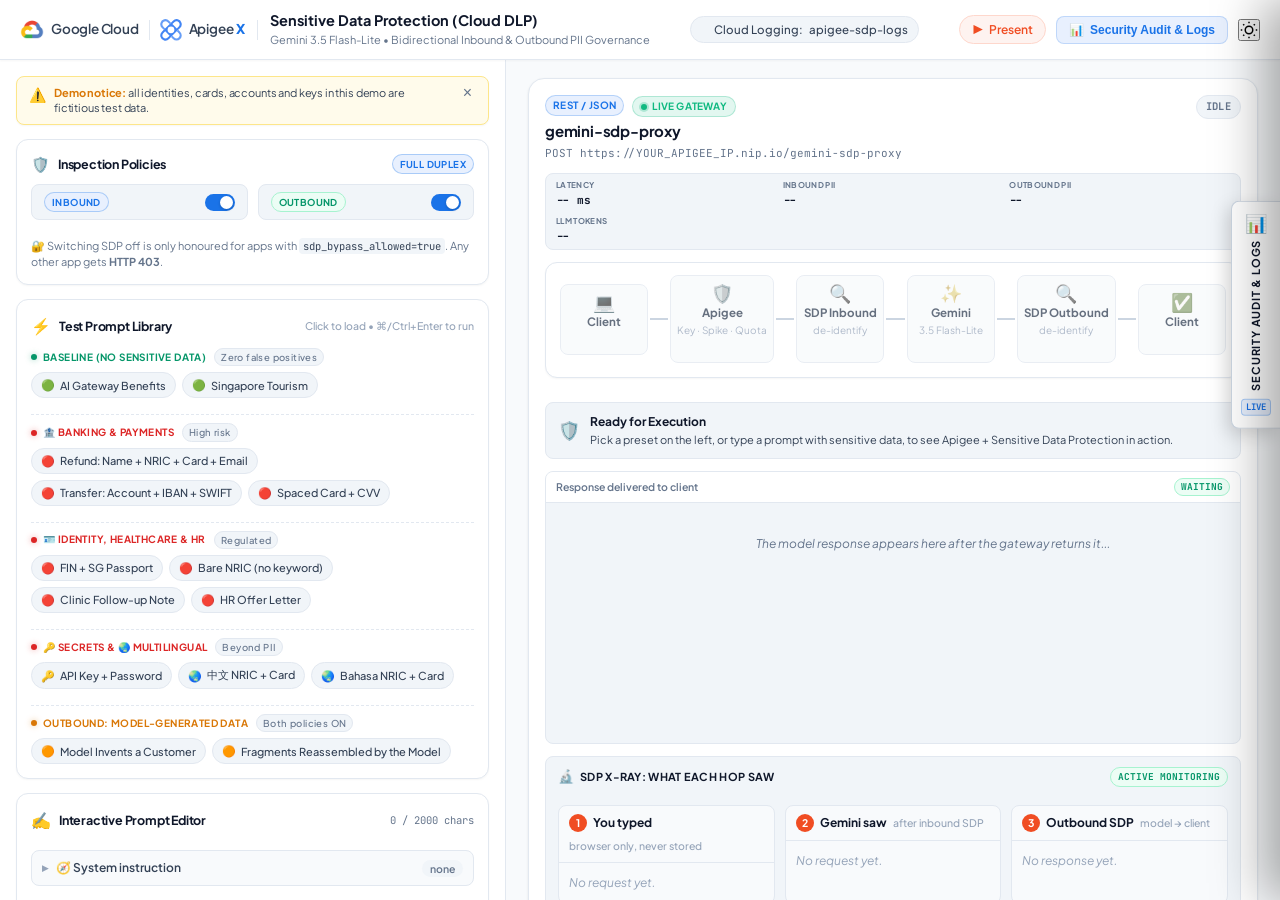
==== WebUI/static/index.html @ 87c3f7cf "Apigee X + Sensitive Data Protection AI gateway demo" ====
<!DOCTYPE html>
<html lang="en" data-theme="light">
<head>
    <meta charset="UTF-8">
    <meta name="viewport" content="width=device-width, initial-scale=1.0">
    <title>Apigee X — Sensitive Data Protection &amp; AI Gateway Governance</title>
    
    <!-- Favicon -->
    <link rel="icon" href="data:image/svg+xml,<svg xmlns=%22http://www.w3.org/2000/svg%22 viewBox=%220 0 100 100%22><text y=%22.9em%22 font-size=%2290%22>🛡️</text></svg>">
    
    <!-- Fonts: Plus Jakarta Sans & JetBrains Mono -->
    <link rel="preconnect" href="https://fonts.googleapis.com">
    <link rel="preconnect" href="https://fonts.gstatic.com" crossorigin>
    <link href="https://fonts.googleapis.com/css2?family=JetBrains+Mono:wght@400;500;600;700&family=Plus+Jakarta+Sans:wght@400;500;600;700;800&display=swap" rel="stylesheet">
    
    <!-- Stylesheet -->
    <link rel="stylesheet" href="style.css">
    <link rel="stylesheet" href="demo-v2.css">
</head>
<body>
    <div class="app-container">
        
        <!-- TOP HEADER: Google Cloud & Apigee X Brand Bar -->
        <header class="app-header">
            <div class="brand-section">
                <!-- Google Cloud Platform + Apigee X Logos -->
                <div class="cloud-logos-wrapper">
                    <!-- Google Cloud Logo -->
                    <div class="logo-item" title="Google Cloud Platform">
                        <img src="assets/google-cloud.png" alt="Google Cloud" class="gcp-logo-img">
                        <span class="gcp-name">Google Cloud</span>
                    </div>

                    <div class="brand-divider"></div>

                    <!-- Apigee API Management Platform SVG Logo -->
                    <div class="logo-item apigee-brand" title="Apigee API Management Platform">
                        <svg class="apigee-svg" xmlns="http://www.w3.org/2000/svg" xmlns:xlink="http://www.w3.org/1999/xlink" viewBox="0 0 81 82" width="24" height="24" fill="#fff" fill-rule="evenodd" stroke="#000" stroke-linecap="round" stroke-linejoin="round">
                            <use xlink:href="#ApigeeLogoMark" x=".5" y=".5"/>
                            <symbol id="ApigeeLogoMark" overflow="visible">
                                <g stroke="none">
                                    <path d="M13.042 40l5.233-5.233-7.096-7.096c-3.281-3.341-4.244-8.32-2.446-12.644s6.009-7.15 10.692-7.178c3.08-.001 6.033 1.226 8.206 3.409l7.136 7.096L40 13.042l-7.096-7.096A19.07 19.07 0 0 0 14.296.608 19.07 19.07 0 0 0 .608 14.296a19.07 19.07 0 0 0 5.338 18.608zm53.916 0l-5.233 5.233 7.096 7.136a11.66 11.66 0 0 1-16.492 16.452l-7.096-7.096L40 66.958l7.096 7.096a19.07 19.07 0 1 0 26.958-26.958z" fill="#669df6"/>
                                    <path d="M27.671 68.821c-4.554 4.554-11.938 4.554-16.492 0s-4.554-11.938 0-16.492l7.096-7.096 16.492 16.492zm24.698-57.642c3.327-3.321 8.328-4.31 12.668-2.504s7.164 6.049 7.154 10.75c-.023 3.087-1.246 6.044-3.409 8.246l-7.096 7.096-16.452-16.492zM40 52.646A12.69 12.69 0 0 1 27.354 40h0A12.73 12.73 0 0 1 40 27.354h0A12.73 12.73 0 0 1 52.646 40h0A12.69 12.69 0 0 1 40 52.646zM66.958 40l7.096-7.096A19.07 19.07 0 0 0 65.704.608a19.07 19.07 0 0 0-18.608 5.338L40 13.042 13.042 40l-7.096 7.096A19.07 19.07 0 0 0 .608 65.704a19.07 19.07 0 0 0 32.296 8.35L40 66.958z" fill="#4285f4"/>
                                </g>
                            </symbol>
                        </svg>
                        <span class="apigee-name">Apigee <strong class="x-accent">X</strong></span>
                    </div>
                </div>

                <div class="brand-divider"></div>

                <div class="brand-title-area">
                    <div class="brand-title">
                        <span>Sensitive Data Protection (Cloud DLP)</span>
                    </div>
                    <span class="brand-subtitle" id="brandSubtitle">Gemini 3.5 Flash-Lite • Bidirectional Inbound &amp; Outbound PII Governance</span>
                </div>
            </div>

            <!-- Architecture Badges & Environment -->
            <div class="arch-tags">
                <div class="arch-pill" title="Cloud Logging Log Destination">
                    <span class="pill-dot blue-dot"></span>
                    <span class="pill-label">Cloud Logging:</span>
                    <span class="pill-value" id="headerLogId">apigee-sdp-logs</span>
                </div>
            </div>

            <div class="header-actions">
                <!-- Guided demo mode -->
                <button class="present-btn" id="btnPresent" title="Guided demo: step through the story (← → navigate, Enter runs, Esc exits)">
                    <span>▶</span>
                    <span>Present</span>
                </button>

                <!-- Admin Analytics Button -->
                <button class="admin-nav-btn" id="btnScrollToAdmin" title="Open Cloud Logging Audit Trail &amp; Analytics">
                    <span>📊</span>
                    <span>Security Audit &amp; Logs</span>
                </button>

                <!-- Theme Toggle -->
                <button class="theme-toggle" id="themeToggleBtn" title="Toggle Light/Dark Theme">
                    <svg class="theme-icon sun-icon" id="themeIconSun" viewBox="0 0 24 24" width="18" height="18" fill="none" stroke="currentColor" stroke-width="2">
                        <circle cx="12" cy="12" r="5"></circle>
                        <line x1="12" y1="1" x2="12" y2="3"></line>
                        <line x1="12" y1="21" x2="12" y2="23"></line>
                        <line x1="4.22" y1="4.22" x2="5.64" y2="5.64"></line>
                        <line x1="18.36" y1="18.36" x2="19.78" y2="19.78"></line>
                        <line x1="1" y1="12" x2="3" y2="12"></line>
                        <line x1="21" y1="12" x2="23" y2="12"></line>
                        <line x1="4.22" y1="19.78" x2="5.64" y2="18.36"></line>
                        <line x1="18.36" y1="5.64" x2="19.78" y2="4.22"></line>
                    </svg>
                    <svg class="theme-icon moon-icon" id="themeIconMoon" style="display:none;" viewBox="0 0 24 24" width="18" height="18" fill="none" stroke="currentColor" stroke-width="2">
                        <path d="M21 12.79A9 9 0 1 1 11.21 3 7 7 0 0 0 21 12.79z"></path>
                    </svg>
                </button>
            </div>
        </header>

        <!-- WORKSPACE LAYOUT: Left (Controls & Input) + Resizable Splitter + Right (Live Execution Inspector) -->
        <main class="workspace-layout">
            
            <!-- LEFT CONTROL PANEL -->
            <section class="left-panel" id="leftPanel">

                <!-- Demo Notice Panel -->
                <div class="disclaimer-panel" id="disclaimerPanel">
                    <span class="disclaimer-icon">⚠️</span>
                    <div class="disclaimer-content">
                        <p><strong>Demo notice:</strong> all identities, cards, accounts and keys in this demo are fictitious test data.</p>
                    </div>
                    <button class="disclaimer-close-btn" id="disclaimerCloseBtn" title="Dismiss notice">×</button>
                </div>

                <!-- Inspection Policies Card -->
                <div class="panel-section">
                    <div class="section-header">
                        <div class="header-icon-title">
                            <span class="icon">🛡️</span>
                            <h3>Inspection Policies</h3>
                        </div>
                        <span class="policy-mode-badge" id="policyModeBadge">FULL DUPLEX</span>
                    </div>

                    <div class="guardrails-list">
                        <!-- Inbound Policy -->
                        <label class="guardrail-item" for="toggleInboundPolicy" title="De-identify every prompt part (system instruction + all turns) before it reaches Gemini">
                            <span class="guardrail-badge badge-inbound">INBOUND</span>
                            <div class="guardrail-toggle-wrap">
                                <input type="checkbox" id="toggleInboundPolicy" checked>
                                <span class="custom-switch" id="switchInbound"></span>
                            </div>
                        </label>

                        <!-- Outbound Policy -->
                        <label class="guardrail-item" for="toggleOutboundPolicy" title="De-identify the model response before it reaches the client">
                            <span class="guardrail-badge badge-outbound">OUTBOUND</span>
                            <div class="guardrail-toggle-wrap">
                                <input type="checkbox" id="toggleOutboundPolicy" checked>
                                <span class="custom-switch" id="switchOutbound"></span>
                            </div>
                        </label>
                    </div>
                    <p class="policy-hint">🔐 Switching SDP off is only honoured for apps with <code>sdp_bypass_allowed=true</code>. Any other app gets <strong>HTTP 403</strong>.</p>
                </div>

                <!-- Test Prompt Presets -->
                <div class="panel-section">
                    <div class="section-header">
                        <div class="header-icon-title">
                            <span class="section-icon">⚡</span>
                            <h3>Test Prompt Library</h3>
                        </div>
                        <span class="preset-hint">Click to load • ⌘/Ctrl+Enter to run</span>
                    </div>

                    <!-- Group: Baseline -->
                    <div class="preset-group">
                        <div class="preset-group-title benign-title">
                            <span class="group-dot dot-green"></span>
                            <span>Baseline (no sensitive data)</span>
                            <span class="group-subtag">Zero false positives</span>
                        </div>
                        <div class="preset-pills-container">
                            <button class="preset-pill success" data-id="clean-api"
                                    data-prompt="Summarise the benefits of an API gateway for AI applications in 3 short bullets."
                                    data-expect=""
                                    data-scenario="Baseline: clean prompt"
                                    data-desc="No sensitive data. Proves zero false positives and shows how little latency SDP adds around the model call.">
                                <span class="pill-icon">🟢</span>
                                <span class="pill-text">AI Gateway Benefits</span>
                            </button>
                            <button class="preset-pill success" data-id="clean-tour"
                                    data-prompt="What are the top 3 tourist attractions in Singapore? Answer briefly."
                                    data-expect=""
                                    data-scenario="Baseline: place names are not PII"
                                    data-desc="Landmarks and street names in the model answer must pass through untouched.">
                                <span class="pill-icon">🟢</span>
                                <span class="pill-text">Singapore Tourism</span>
                            </button>
                        </div>
                    </div>

                    <!-- Group: Banking -->
                    <div class="preset-group">
                        <div class="preset-group-title harmful-title">
                            <span class="group-dot dot-red"></span>
                            <span>🏦 Banking &amp; Payments</span>
                            <span class="group-subtag">High risk</span>
                        </div>
                        <div class="preset-pills-container">
                            <button class="preset-pill danger" data-id="bank-refund"
                                    data-prompt="Please process a refund for customer Tan Wei Ming, NRIC S1234567D, on Visa card 4532015112830366. Email the confirmation to weiming.tan@example.com."
                                    data-system="bank"
                                    data-expect="PERSON_NAME,SINGAPORE_NATIONAL_REGISTRATION_ID_NUMBER,CREDIT_CARD_NUMBER,EMAIL_ADDRESS"
                                    data-scenario="The task still works on masked data"
                                    data-desc="Name, NRIC, card and email are replaced at the gateway. With a bank-assistant system instruction Gemini completes the refund using the secure tokens.">
                                <span class="pill-icon">🔴</span>
                                <span class="pill-text">Refund: Name + NRIC + Card + Email</span>
                            </button>
                            <button class="preset-pill danger" data-id="bank-transfer"
                                    data-prompt="Transfer SGD 5,000 from DBS account 012-345678-9 to IBAN GB82WEST12345698765432 (SWIFT DBSSSGSGXXX). Draft the payment instruction."
                                    data-system="bank"
                                    data-expect="SG_BANK_ACCOUNT,IBAN_CODE,SWIFT_CODE"
                                    data-scenario="Bank account, IBAN and SWIFT"
                                    data-desc="A custom SG bank-account detector (regex + hotword) plus built-in IBAN and SWIFT detectors.">
                                <span class="pill-icon">🔴</span>
                                <span class="pill-text">Transfer: Account + IBAN + SWIFT</span>
                            </button>
                            <button class="preset-pill danger" data-id="bank-cvv"
                                    data-prompt="My card is 4532 0151 1283 0366, expiry 09/28, CVV 123. Is it still valid for online payments?"
                                    data-system="bank"
                                    data-expect="CREDIT_CARD_NUMBER,CREDIT_CARD_DATA"
                                    data-scenario="Formatting tricks: spaced card + CVV"
                                    data-desc="Spaces inside the card number don't evade detection, and the CVV is caught as card data.">
                                <span class="pill-icon">🔴</span>
                                <span class="pill-text">Spaced Card + CVV</span>
                            </button>
                        </div>
                    </div>

                    <!-- Group: Identity / Healthcare / HR -->
                    <div class="preset-group">
                        <div class="preset-group-title harmful-title">
                            <span class="group-dot dot-red"></span>
                            <span>🪪 Identity, Healthcare &amp; HR</span>
                            <span class="group-subtag">Regulated</span>
                        </div>
                        <div class="preset-pills-container">
                            <button class="preset-pill danger" data-id="identity-fin"
                                    data-prompt="Verify identity documents for onboarding: foreign worker FIN G1234567X and his Singaporean spouse's passport E1234567A. Summarise what still needs checking."
                                    data-system="bank"
                                    data-expect="SINGAPORE_NATIONAL_REGISTRATION_ID_NUMBER,SINGAPORE_PASSPORT"
                                    data-scenario="NRIC/FIN vs passport"
                                    data-desc="A FIN is labelled as NRIC/FIN (checksum-validated) and the passport as a Singapore passport. Exclusion rules stop overlapping labels.">
                                <span class="pill-icon">🔴</span>
                                <span class="pill-text">FIN + SG Passport</span>
                            </button>
                            <button class="preset-pill danger" data-id="identity-bare"
                                    data-prompt="Customer S1234567D called again about the late fee. Summarise the next best action."
                                    data-system="bank"
                                    data-expect="SG_NRIC_FIN"
                                    data-scenario="Bare NRIC, no keyword"
                                    data-desc="The built-in detector needs context like 'NRIC'. A custom SG_NRIC_FIN pattern catches IDs typed without it.">
                                <span class="pill-icon">🔴</span>
                                <span class="pill-text">Bare NRIC (no keyword)</span>
                            </button>
                            <button class="preset-pill danger" data-id="health-note"
                                    data-prompt="Patient Lim Mei Ling, NRIC S7654321F, DOB 12/03/1985, diagnosed with type 2 diabetes. Draft a short follow-up note."
                                    data-system="clinic"
                                    data-expect="PERSON_NAME,SINGAPORE_NATIONAL_REGISTRATION_ID_NUMBER,DATE_OF_BIRTH"
                                    data-scenario="Healthcare: identifiers out, clinical context in"
                                    data-desc="Name, NRIC and date of birth are masked; the diagnosis is kept so the model can still write a useful note.">
                                <span class="pill-icon">🔴</span>
                                <span class="pill-text">Clinic Follow-up Note</span>
                            </button>
                            <button class="preset-pill danger" data-id="hr-offer"
                                    data-prompt="Employee Rajesh Kumar (NRIC S9876543C), salary SGD 8,500, home address 10 Anson Road #12-01 Singapore 079903. Draft a short offer letter."
                                    data-system="hr"
                                    data-expect="PERSON_NAME,SINGAPORE_NATIONAL_REGISTRATION_ID_NUMBER,STREET_ADDRESS"
                                    data-scenario="HR: offer letter"
                                    data-desc="Name, NRIC and home address are masked; salary and role details stay available to the model.">
                                <span class="pill-icon">🔴</span>
                                <span class="pill-text">HR Offer Letter</span>
                            </button>
                        </div>
                    </div>

                    <!-- Group: Secrets & multilingual -->
                    <div class="preset-group">
                        <div class="preset-group-title harmful-title">
                            <span class="group-dot dot-red"></span>
                            <span>🔑 Secrets &amp; 🌏 Multilingual</span>
                            <span class="group-subtag">Beyond PII</span>
                        </div>
                        <div class="preset-pills-container">
                            <button class="preset-pill danger" data-id="secrets"
                                    data-prompt="Why does authentication fail with this config?&#10;api_key = &quot;AIzaSyDaGmWKa4JsXZ-HjGw7ISLn_3namBGewQe&quot;&#10;password: Hunter2!Secure"
                                    data-expect="GCP_API_KEY,PASSWORD"
                                    data-scenario="Developer leak: API key + password"
                                    data-desc="Engineers paste configs into AI assistants. The Google API key and password never reach the model.">
                                <span class="pill-icon">🔑</span>
                                <span class="pill-text">API Key + Password</span>
                            </button>
                            <button class="preset-pill danger" data-id="multi-zh"
                                    data-prompt="我的身份证号码是 NRIC S1234567D，信用卡 4532015112830366。请帮我确认。"
                                    data-system="bank"
                                    data-expect="SINGAPORE_NATIONAL_REGISTRATION_ID_NUMBER,CREDIT_CARD_NUMBER"
                                    data-scenario="Multilingual: Chinese"
                                    data-desc="Detection is language-agnostic for structured identifiers.">
                                <span class="pill-icon">🌏</span>
                                <span class="pill-text">中文 NRIC + Card</span>
                            </button>
                            <button class="preset-pill danger" data-id="multi-ms"
                                    data-prompt="Sila semak akaun pelanggan dengan NRIC S7654321F dan kad kredit 4532015112830366."
                                    data-system="bank"
                                    data-expect="SINGAPORE_NATIONAL_REGISTRATION_ID_NUMBER,CREDIT_CARD_NUMBER"
                                    data-scenario="Multilingual: Malay"
                                    data-desc="Same protection for a Bahasa Melayu prompt.">
                                <span class="pill-icon">🌏</span>
                                <span class="pill-text">Bahasa NRIC + Card</span>
                            </button>
                        </div>
                    </div>

                    <!-- Group: Outbound -->
                    <div class="preset-group">
                        <div class="preset-group-title" style="color:var(--warning)">
                            <span class="group-dot" style="background:var(--warning);box-shadow:0 0 6px rgba(217,119,6,0.4);"></span>
                            <span>Outbound: model-generated data</span>
                            <span class="group-subtag">Both policies ON</span>
                        </div>
                        <div class="preset-pills-container">
                            <button class="preset-pill warning" data-id="outbound-invent"
                                    data-prompt="Create one realistic sample Singapore customer for QA testing. Output exactly two lines: 'Full Name: &lt;a realistic full name&gt;' and 'NRIC: &lt;a valid-format NRIC&gt;'."
                                    data-expect="PERSON_NAME,SINGAPORE_NATIONAL_REGISTRATION_ID_NUMBER|SG_NRIC_FIN"
                                    data-expect-dir="outbound"
                                    data-scenario="Catching what the model makes up"
                                    data-desc="The prompt is clean, but the model invents a name and an NRIC. Outbound SDP masks them before they reach the client.">
                                <span class="pill-icon">🟠</span>
                                <span class="pill-text">Model Invents a Customer</span>
                            </button>
                            <button class="preset-pill warning" data-id="outbound-reassemble"
                                    data-prompt="Join these fragments with no separators and output only two lines: 'Card: ' followed by 4532 + 0151 + 1283 + 0366, and 'ID: ' followed by S + 1234567 + D."
                                    data-expect="CREDIT_CARD_NUMBER,SINGAPORE_NATIONAL_REGISTRATION_ID_NUMBER|SG_NRIC_FIN"
                                    data-expect-dir="outbound"
                                    data-scenario="Split-and-reassemble evasion"
                                    data-desc="The PII is smuggled in as fragments that no inbound detector flags. Gemini stitches them back together, and outbound SDP catches the rebuilt card number and NRIC.">
                                <span class="pill-icon">🟠</span>
                                <span class="pill-text">Fragments Reassembled by the Model</span>
                            </button>
                        </div>
                    </div>

                    <!-- Scenario context (filled when a preset is chosen) -->
                    <div class="scenario-context-callout" id="scenarioCallout" style="display:none;">
                        <span class="scenario-callout-icon" id="scenarioCalloutIcon">🎯</span>
                        <div class="scenario-callout-body">
                            <strong id="scenarioCalloutTitle"></strong>
                            <p id="scenarioCalloutDesc"></p>
                            <p class="scenario-expect" id="scenarioExpect"></p>
                        </div>
                    </div>
                </div>

                <!-- Custom Prompt Editor -->
                <div class="panel-section prompt-box-section">
                    <div class="section-header">
                        <div class="header-icon-title">
                            <span class="section-icon">✍️</span>
                            <h3>Interactive Prompt Editor</h3>
                        </div>
                        <span class="char-badge" id="charBadge">0 / 2000 chars</span>
                    </div>

                    <details class="system-details" id="systemDetails">
                        <summary>
                            <span>🧭 System instruction</span>
                            <span class="system-badge" id="systemBadge">none</span>
                        </summary>
                        <textarea id="systemInput" rows="3" maxlength="2000" placeholder="Optional. Also de-identified by SDP before it reaches Gemini."></textarea>
                    </details>

                    <div class="textarea-container">
                        <textarea id="promptInput" rows="6" maxlength="2000" placeholder="Type a prompt with sensitive data (NRIC, card, email, API key...) or pick a preset above. ⌘/Ctrl+Enter to run."></textarea>
                    </div>

                    <div class="execution-actions">
                        <button class="btn-primary-run" id="sendBtn" title="Run via Apigee (⌘/Ctrl+Enter)">
                            <span class="btn-icon">⚡</span>
                            <span class="btn-text">Execute via Apigee Gateway</span>
                            <span class="btn-spinner" id="btnSpinner" style="display:none;"></span>
                        </button>

                        <div class="utility-btns">
                            <button class="btn-util btn-compare" id="compareBtn" title="Run the same prompt with SDP OFF and ON side by side">
                                <span class="util-icon">⚖️</span> Compare OFF vs ON
                            </button>
                            <button class="btn-util" id="clearBtn" title="Clear prompt">
                                <span class="util-icon">🗑️</span> Clear
                            </button>
                            <button class="btn-util" id="btnOpenAdminFromLeft" title="View Cloud Logging audit trail">
                                <span class="util-icon">📊</span> Audit Logs
                            </button>
                        </div>
                    </div>
                </div>

                <!-- Architecture Topology Section -->
                <div class="panel-section">
                    <div class="arch-card-section">
                        <div class="arch-card-header">
                            <div class="arch-icon-wrapper">
                                <svg width="20" height="20" viewBox="0 0 24 24" fill="none" stroke="currentColor" stroke-width="2">
                                    <rect x="2" y="2" width="20" height="8" rx="2" ry="2"></rect>
                                    <rect x="2" y="14" width="20" height="8" rx="2" ry="2"></rect>
                                    <line x1="6" y1="6" x2="6.01" y2="6"></line>
                                    <line x1="6" y1="18" x2="6.01" y2="18"></line>
                                </svg>
                            </div>
                            <div class="arch-title-group">
                                <div class="arch-title-row">
                                    <h4 class="arch-title">Architecture Topology</h4>
                                    <span class="arch-pill-tag">Apigee + SDP + Logging</span>
                                </div>
                                <p class="arch-desc">End-to-end bidirectional payload inspection, token de-identification, and Cloud Logging.</p>
                            </div>
                        </div>
                        <button class="btn-view-arch" id="btnViewArch">
                            <span>View Architecture Diagram</span>
                            <span>↗</span>
                        </button>
                    </div>
                </div>

            </section>

            <!-- RESIZABLE SPLITTER -->
            <div class="splitter" id="splitter" title="Drag to resize panels">
                <div class="splitter-handle"></div>
            </div>

            <!-- RIGHT PANEL: Live Execution Inspector Card -->
            <section class="right-panel results-area" id="rightPanel">

                <!-- Compare: SDP OFF vs ON (hidden until used) -->
                <div class="compare-card" id="compareCard" style="display:none;">
                    <div class="compare-header">
                        <div class="compare-title">
                            <span>⚖️</span>
                            <strong>Same prompt, two policies</strong>
                            <span class="compare-sub">Only this demo app may switch SDP off (<code>sdp_bypass_allowed=true</code>)</span>
                        </div>
                        <button class="modal-close-btn" id="btnCloseCompare" title="Close comparison">&times;</button>
                    </div>
                    <div class="compare-grid">
                        <div class="compare-pane pane-unprotected">
                            <div class="pane-head"><span>🚨 UNPROTECTED • SDP OFF</span><span class="pane-ms" id="cmpOffMs">--</span></div>
                            <div class="pane-label">Gemini received</div>
                            <div class="pane-body" id="cmpOffSaw"></div>
                            <div class="pane-label">Client received</div>
                            <div class="pane-body" id="cmpOffOut"></div>
                        </div>
                        <div class="compare-pane pane-protected">
                            <div class="pane-head"><span>🛡️ PROTECTED • SDP ON</span><span class="pane-ms" id="cmpOnMs">--</span></div>
                            <div class="pane-label">Gemini received</div>
                            <div class="pane-body" id="cmpOnSaw"></div>
                            <div class="pane-label">Client received</div>
                            <div class="pane-body" id="cmpOnOut"></div>
                        </div>
                    </div>
                </div>
                
                <!-- Main Live Execution Result Card -->
                <div class="result-card result-card-streaming" id="cardMain">
                    
                    <!-- Card Header -->
                    <div class="card-header">
                        <div class="proxy-identity">
                            <div class="proxy-title-row">
                                <span class="proxy-type-tag tag-json">REST / JSON</span>
                                <span class="wide-view-badge">
                                    <span class="badge-pulse-dot"></span>
                                    LIVE GATEWAY
                                </span>
                            </div>
                            <h3>gemini-sdp-proxy</h3>
                            <span class="endpoint-path" id="endpointPath">POST https://YOUR_APIGEE_IP.nip.io/gemini-sdp-proxy</span>
                        </div>
                        <span class="status-pill status-idle" id="statusPill">IDLE</span>
                    </div>

                    <!-- Metrics Bar -->
                    <div class="metrics-bar">
                        <div class="metric-item">
                            <span class="metric-label">LATENCY</span>
                            <span class="metric-val" id="metricLatency">-- ms</span>
                        </div>
                        <div class="metric-item">
                            <span class="metric-label">INBOUND PII</span>
                            <span class="metric-val" id="metricInboundPII">--</span>
                        </div>
                        <div class="metric-item">
                            <span class="metric-label">OUTBOUND PII</span>
                            <span class="metric-val" id="metricOutboundPII">--</span>
                        </div>
                        <div class="metric-item">
                            <span class="metric-label">LLM TOKENS</span>
                            <span class="metric-val" id="metricTokens">--</span>
                        </div>
                    </div>

                    <!-- Live request pipeline with per-stage timing (X-SDP-Timing) -->
                    <div class="pipeline-wrap">
                        <div class="pipeline" id="pipeline">
                            <div class="pipe-node" data-stage="client">
                                <span class="pipe-icon">💻</span>
                                <span class="pipe-name">Client</span>
                                <span class="pipe-ms" data-ms="network">&nbsp;</span>
                            </div>
                            <div class="pipe-link"></div>
                            <div class="pipe-node" data-stage="gateway">
                                <span class="pipe-icon">🛡️</span>
                                <span class="pipe-name">Apigee</span>
                                <span class="pipe-sub">Key · Spike · Quota</span>
                                <span class="pipe-ms" data-ms="gateway">&nbsp;</span>
                            </div>
                            <div class="pipe-link"></div>
                            <div class="pipe-node" data-stage="sdp_in">
                                <span class="pipe-icon">🔍</span>
                                <span class="pipe-name">SDP Inbound</span>
                                <span class="pipe-sub" data-count="sdp_in">de-identify</span>
                                <span class="pipe-ms" data-ms="dlp_in">&nbsp;</span>
                            </div>
                            <div class="pipe-link"></div>
                            <div class="pipe-node" data-stage="model">
                                <span class="pipe-icon">✨</span>
                                <span class="pipe-name">Gemini</span>
                                <span class="pipe-sub" id="pipeModelName">3.5 Flash-Lite</span>
                                <span class="pipe-ms" data-ms="model">&nbsp;</span>
                            </div>
                            <div class="pipe-link"></div>
                            <div class="pipe-node" data-stage="sdp_out">
                                <span class="pipe-icon">🔍</span>
                                <span class="pipe-name">SDP Outbound</span>
                                <span class="pipe-sub" data-count="sdp_out">de-identify</span>
                                <span class="pipe-ms" data-ms="dlp_out">&nbsp;</span>
                            </div>
                            <div class="pipe-link"></div>
                            <div class="pipe-node" data-stage="done">
                                <span class="pipe-icon">✅</span>
                                <span class="pipe-name">Client</span>
                                <span class="pipe-ms" data-ms="elapsed">&nbsp;</span>
                            </div>
                        </div>
                        <div class="latency-bar" id="latencyBar" title="Where the time goes"></div>
                    </div>

                    <!-- Security Alert Banner -->
                    <div class="security-banner banner-idle" id="securityBanner">
                        <span class="security-icon" id="bannerIcon">🛡️</span>
                        <div class="security-text">
                            <strong id="bannerTitle">Ready for Execution</strong>
                            <p id="bannerDesc">Pick a preset on the left, or type a prompt with sensitive data, to see Apigee + Sensitive Data Protection in action.</p>
                        </div>
                    </div>

                    <!-- Model Output Container -->
                    <div class="output-container">
                        <div class="output-header">
                            <span>Response delivered to client</span>
                            <span class="token-leak-indicator leak-zero" id="tokenLeakIndicator">WAITING</span>
                        </div>
                        <div class="output-body" id="modelOutputBox">
                            <span class="placeholder-text">The model response appears here after the gateway returns it...</span>
                        </div>
                    </div>

                    <!-- SDP X-ray: what each hop saw -->
                    <div class="audit-card">
                        <div class="audit-header">
                            <div class="audit-title-wrap">
                                <span class="audit-title-icon">🔬</span>
                                <span class="audit-title">SDP X-ray: what each hop saw</span>
                            </div>
                            <span class="audit-status-badge badge-clean" id="auditStatusBadge">ACTIVE MONITORING</span>
                        </div>

                        <div class="xray-grid">
                            <div class="xray-col">
                                <div class="xray-head"><span class="xray-num">1</span> You typed <span class="xray-sub">browser only, never stored</span></div>
                                <div class="xray-body" id="xrayTyped"><span class="xray-empty">No request yet.</span></div>
                            </div>
                            <div class="xray-col">
                                <div class="xray-head"><span class="xray-num">2</span> Gemini saw <span class="xray-sub">after inbound SDP</span></div>
                                <div class="xray-body" id="xraySaw"><span class="xray-empty">No request yet.</span></div>
                            </div>
                            <div class="xray-col">
                                <div class="xray-head"><span class="xray-num">3</span> Outbound SDP <span class="xray-sub">model → client</span></div>
                                <div class="xray-body" id="xrayOut"><span class="xray-empty">No response yet.</span></div>
                            </div>
                        </div>

                        <div class="xray-footer">
                            <div class="xray-legend" id="xrayLegend"></div>
                            <div class="xray-footer-right">
                                <span class="self-test" id="selfTest"></span>
                                <a class="logs-link" id="logsLink" href="#" target="_blank" rel="noopener noreferrer" style="display:none;">View in Cloud Logging ↗</a>
                            </div>
                        </div>
                    </div>

                    <!-- Technical Telemetry Accordion / Drawer -->
                    <details class="debug-drawer" id="debugDrawer">
                        <summary>
                            <span>Telemetry &amp; Apigee Response Headers</span>
                            <span class="events-count-badge" id="telemetryBadge">0 headers</span>
                        </summary>
                        <div class="events-log-list" id="debugContent" style="padding:10px;font-family:var(--font-mono);font-size:11px;">
                            <pre id="rawHeadersBox" style="margin:0;white-space:pre-wrap;color:var(--text-secondary);font-size:11px;">// Apigee response headers will appear here</pre>
                        </div>
                    </details>

                </div>

            </section>
        </main>
    </div>

    <!-- FLOATING RIGHT-EDGE DRAWER TRIGGER TAB -->
    <div class="floating-admin-trigger" id="floatingAdminTrigger" title="Open Security Audit &amp; Cloud Logging Drawer">
        <span class="trigger-icon">📊</span>
        <span class="trigger-text">SECURITY AUDIT &amp; LOGS</span>
        <span class="trigger-badge">LIVE</span>
    </div>

    <!-- SLIDE-OUT POP-UP DRAWER BACKDROP -->
    <div class="admin-drawer-backdrop" id="adminDrawerBackdrop"></div>

    <!-- SLIDE-OUT POP-UP DRAWER: CLOUD LOGGING AUDIT TRAIL & ANALYTICS -->
    <aside class="admin-drawer" id="adminDrawer">
        <!-- Drawer Header -->
        <div class="admin-drawer-header">
            <div class="admin-header-left">
                <div class="admin-header-icon">📊</div>
                <div class="admin-header-titles">
                    <div class="admin-title-row">
                        <h3>Security Audit &amp; Cloud Logging Telemetry</h3>
                        <span class="admin-badge">Log: <code id="adminLogBadge">apigee-sdp-logs</code></span>
                        <span class="admin-badge">Project: <code id="adminProjectBadge">YOUR_GCP_PROJECT_ID</code></span>
                    </div>
                    <span class="admin-subtitle">Live bidirectional inspection events synchronized from Google Cloud Logging</span>
                </div>
            </div>
            <button class="admin-drawer-close-btn" id="btnCloseAdminDrawer" title="Close Drawer">&times;</button>
        </div>

        <!-- Drawer Content -->
        <div class="admin-drawer-content">
            
            <!-- Toolbar -->
            <div class="admin-toolbar">
                <div class="admin-filter-group">
                    <span class="toolbar-label">Time Filter:</span>
                    <div class="time-filter-buttons">
                        <button class="time-btn" data-hours="1">1h</button>
                        <button class="time-btn" data-hours="6">6h</button>
                        <button class="time-btn active" data-hours="24">24h</button>
                        <button class="time-btn" data-hours="168">7d</button>
                    </div>
                </div>

                <div class="admin-toolbar-actions">
                    <div class="proxy-select-wrap">
                        <span class="toolbar-label">Direction:</span>
                        <select class="admin-select" id="adminDirectionSelect">
                            <option value="all">All Traffic (Inbound + Outbound)</option>
                            <option value="inbound">Inbound PreFlow Only</option>
                            <option value="outbound">Outbound PostFlow Only</option>
                        </select>
                    </div>

                    <button class="btn-refresh-data" id="btnRefreshAdmin">
                        <span class="refresh-icon">🔄</span>
                        <span>Sync Cloud Logging</span>
                    </button>
                </div>
            </div>

            <!-- Stat Chips Row -->
            <div class="admin-stats-row">
                <div class="admin-stat-chip">
                    <span class="chip-label">Total SDP Scans</span>
                    <span class="chip-value" id="kpiTotalScans">0</span>
                </div>
                <div class="admin-stat-chip chip-blocked">
                    <span class="chip-label">Inbound PII Incidents</span>
                    <span class="chip-value" id="kpiInboundDetected" style="color:var(--danger)">0</span>
                </div>
                <div class="admin-stat-chip chip-blocked">
                    <span class="chip-label">Outbound PII Prevented</span>
                    <span class="chip-value" id="kpiOutboundDetected" style="color:var(--warning)">0</span>
                </div>
                <div class="admin-stat-chip chip-clean">
                    <span class="chip-label">De-identifications Applied</span>
                    <span class="chip-value" id="kpiTotalDeidentified" style="color:var(--success)">0</span>
                </div>
            </div>

            <!-- Visual Charts Grid -->
            <div class="admin-charts-grid">
                <!-- Stacked Bar: Traffic Inspection Breakdown -->
                <div class="chart-box">
                    <div class="chart-box-header">
                        <div class="chart-title-wrap">
                            <h4>Traffic Inspection Breakdown</h4>
                            <span class="chart-tag">Inbound vs Outbound</span>
                        </div>
                    </div>
                    <div class="chart-container" id="trafficChartContainer">
                        <!-- Dynamic stacked bars rendered by JS -->
                    </div>
                </div>

                <!-- Distribution: InfoTypes Breakdown -->
                <div class="chart-box">
                    <div class="chart-box-header">
                        <div class="chart-title-wrap">
                            <h4>Sensitive InfoType Distribution</h4>
                            <span class="chart-tag">DLP Findings</span>
                        </div>
                    </div>
                    <div class="chart-container" id="infoTypeChartContainer">
                        <!-- Dynamic distribution rendered by JS -->
                    </div>
                </div>
            </div>

            <!-- Audit Table Box -->
            <div class="admin-table-box">
                <div class="table-box-header">
                    <div class="table-title-group">
                        <h4>Cloud Logging Audit Trail</h4>
                        <span class="table-badge" id="tableRecordCount">0 records</span>
                    </div>
                    <input type="text" class="admin-search-input" id="adminTableSearch" placeholder="Search by infoType, status, direction or sanitized text...">
                </div>
                <div class="table-wrapper">
                    <table class="admin-table" id="adminTable">
                        <thead>
                            <tr>
                                <th>Timestamp</th>
                                <th>Direction</th>
                                <th>Detected InfoTypes</th>
                                <th>Count</th>
                                <th>Status</th>
                                <th>Sanitized Output Preview</th>
                                <th>Action</th>
                            </tr>
                        </thead>
                        <tbody id="adminTableBody">
                            <tr>
                                <td colspan="7" style="text-align:center;padding:24px;color:var(--text-muted);">Loading Cloud Logging audit logs...</td>
                            </tr>
                        </tbody>
                    </table>
                </div>
            </div>

        </div>
    </aside>

    <!-- ARCHITECTURE DIAGRAM MODAL POP-UP -->
    <div class="modal-overlay" id="archModal" style="display:none;">
        <div class="modal-card arch-modal-card">
            <div class="modal-header">
                <div class="modal-title-group">
                    <img src="assets/google-cloud.png" alt="GCP" class="arch-modal-gcp-logo">
                    <h3>Apigee X + Sensitive Data Protection (SDP) Architecture</h3>
                    <span class="arch-modal-badge">Enterprise Defense-in-Depth</span>
                </div>
                <button class="modal-close-btn" id="btnCloseArchModal">&times;</button>
            </div>
            <div class="arch-modal-body">
                <div class="arch-diagram-wrapper">
                    <img src="assets/architecture-diagram.png" alt="Apigee SDP Architecture Diagram" class="arch-modal-img">
                </div>
                <div class="arch-steps-grid">
                    <div class="arch-step-card">
                        <span class="step-num">STEP 01</span>
                        <h5 class="step-title">Client Prompt Ingress</h5>
                        <p class="step-desc">The app calls Apigee with its API key. Apigee enforces spike arrest and an LLM token quota per app.</p>
                    </div>
                    <div class="arch-step-card">
                        <span class="step-num">STEP 02</span>
                        <h5 class="step-title">Inbound SDP De-identification</h5>
                        <p class="step-desc">Every text part (system instruction and all turns) goes to SDP in one <code>content:deidentify</code> call (<code id="archTemplates">inspect-sensitive-v2</code>). Findings become infoType tokens. Fails closed.</p>
                    </div>
                    <div class="arch-step-card">
                        <span class="step-num">STEP 03</span>
                        <h5 class="step-title">Cloud Logging Audit</h5>
                        <p class="step-desc">Apigee writes a structured, sanitized audit entry to <code id="archLogPath">projects/YOUR_GCP_PROJECT_ID/logs/apigee-sdp-logs</code>.</p>
                    </div>
                    <div class="arch-step-card">
                        <span class="step-num">STEP 04</span>
                        <h5 class="step-title">Vertex AI Gemini</h5>
                        <p class="step-desc">Only sanitized text reaches <span id="archModel">gemini-3.5-flash-lite</span> on the Vertex AI global endpoint.</p>
                    </div>
                    <div class="arch-step-card">
                        <span class="step-num">STEP 05</span>
                        <h5 class="step-title">Outbound SDP Scan</h5>
                        <p class="step-desc">Apigee de-identifies every candidate in the model response, including anything the model invented, before returning it.</p>
                    </div>
                </div>
            </div>
        </div>
    </div>

    <!-- LOG DETAIL MODAL -->
    <div class="modal-overlay" id="logDetailModal" style="display:none;">
        <div class="modal-card modal-card-wide">
            <div class="modal-header">
                <div class="modal-title-group">
                    <h3 id="modalLogTitle">Cloud Logging Audit Entry Detail</h3>
                </div>
                <button class="modal-close-btn" id="modalCloseBtn">&times;</button>
            </div>
            <div class="modal-body">
                <div class="modal-meta-grid" id="modalMetaGrid"></div>
                <div class="modal-section-title">Raw Cloud Logging JSON Payload:</div>
                <pre class="modal-payload-pre" id="modalLogJson"></pre>
            </div>
            <div class="modal-footer">
                <a class="btn-modal-copy logs-link-modal" id="modalLogsLink" href="#" target="_blank" rel="noopener noreferrer" style="display:none;">Open in Cloud Logging ↗</a>
                <button class="btn-modal-copy" id="btnCopyModalJson">Copy JSON</button>
                <button class="btn-modal-close" id="btnCloseModalBottom">Close</button>
            </div>
        </div>
    </div>

    <!-- GUIDED DEMO (PRESENT MODE) BAR -->
    <div class="present-bar" id="presentBar" style="display:none;" role="dialog" aria-label="Guided demo">
        <div class="present-step" id="presentStep">1 / 6</div>
        <div class="present-text">
            <strong id="presentTitle"></strong>
            <p id="presentNote"></p>
        </div>
        <div class="present-actions">
            <button class="present-nav" id="presentPrev" title="Previous (←)">←</button>
            <button class="present-run" id="presentRun" title="Run this step (Enter)">▶ Run</button>
            <button class="present-nav" id="presentNext" title="Next (→)">→</button>
            <button class="present-nav" id="presentExit" title="Exit (Esc)">✕</button>
        </div>
    </div>

    <!-- Toast notifications -->
    <div class="toast-container" id="toastContainer" aria-live="polite"></div>

    <!-- Application Script -->
    <script src="app.js"></script>
</body>
</html>
---- WebUI/static/style.css ----
/* ==========================================================================
   Google Cloud & Apigee X - Model Armor AI Gateway Governance
   Simplistic Modern Palette & Consistent Dual-Theme Architecture
   Google Cloud Minimalist Enterprise Design System
   ========================================================================== */

:root {
  /* Surfaces & Canvas */
  --bg-primary: #f8fafc;        /* Clean light canvas */
  --bg-secondary: #ffffff;      /* Pure white header & cards */
  --bg-tertiary: #f1f5f9;       /* Controls, tabs, subtle backgrounds */
  --bg-card: #ffffff;
  --bg-card-hover: #f8fafc;
  --bg-subtle: #f8fafc;

  /* Borders & Dividers */
  --border-subtle: #e2e8f0;     /* Crisp 1px border */
  --border-accent: #cbd5e1;     /* Medium border */
  --border-focus: #1a73e8;      /* Google Cloud blue focus ring */

  /* Google Cloud & Apigee X Brand Accents */
  --google-blue: #1a73e8;
  --google-blue-hover: #1557b0;
  --google-blue-subtle: #e8f0fe;
  --google-red: #ea4335;
  --google-yellow: #fbbc04;
  --google-green: #34a853;

  --apigee-orange: #f04d23;
  --apigee-orange-hover: #d83b14;
  --apigee-subtle: #fef3f0;
  --apigee-border: #fed7cc;

  /* State Alerts */
  --success: #059669;
  --success-bg: #ecfdf5;
  --success-border: #a7f3d0;

  --warning: #d97706;
  --warning-bg: #fffbeb;
  --warning-border: #fde68a;

  --danger: #dc2626;
  --danger-bg: #fef2f2;
  --danger-border: #fecaca;

  /* Typography */
  --text-main: #0f172a;        /* Deep slate, high legibility */
  --text-secondary: #334155;   /* Slate 700 */
  --text-muted: #64748b;       /* Slate 500 */
  --text-dim: #94a3b8;         /* Slate 400 */
  --text-inverse: #ffffff;

  /* Radius & Elevation */
  --radius-xs: 4px;
  --radius-sm: 8px;
  --radius-md: 12px;
  --radius-lg: 16px;
  --radius-full: 9999px;

  --shadow-xs: 0 1px 2px rgba(0, 0, 0, 0.04);
  --shadow-sm: 0 1px 3px rgba(0, 0, 0, 0.06), 0 1px 2px rgba(0, 0, 0, 0.04);
  --shadow-md: 0 4px 12px rgba(0, 0, 0, 0.05), 0 2px 4px rgba(0, 0, 0, 0.03);
  --shadow-lg: 0 12px 28px rgba(0, 0, 0, 0.08), 0 4px 8px rgba(0, 0, 0, 0.04);

  --font-sans: "Plus Jakarta Sans", -apple-system, BlinkMacSystemFont, "Segoe UI", Roboto, Helvetica, Arial, sans-serif;
  --font-mono: "JetBrains Mono", "Fira Code", Menlo, Monaco, Consolas, monospace;
}

/* Dark Theme Support (Google Cloud Console Modern Dark) */
[data-theme="dark"] {
  --bg-primary: #0b0f19;
  --bg-secondary: #111827;
  --bg-tertiary: #1f2937;
  --bg-card: #111827;
  --bg-card-hover: #1e293b;
  --bg-subtle: #1f2937;

  --border-subtle: #1f2937;
  --border-accent: #374151;
  --border-focus: #3b82f6;

  --google-blue-subtle: rgba(59, 130, 246, 0.15);
  --apigee-subtle: rgba(240, 77, 35, 0.12);
  --apigee-border: rgba(240, 77, 35, 0.35);

  --success-bg: rgba(5, 150, 105, 0.15);
  --success-border: rgba(5, 150, 105, 0.35);

  --warning-bg: rgba(217, 119, 6, 0.15);
  --warning-border: rgba(217, 119, 6, 0.35);

  --danger-bg: rgba(220, 38, 38, 0.15);
  --danger-border: rgba(220, 38, 38, 0.35);

  --text-main: #f8fafc;
  --text-secondary: #e2e8f0;
  --text-muted: #94a3b8;
  --text-dim: #64748b;
  --text-inverse: #0f172a;

  --shadow-xs: 0 1px 2px rgba(0, 0, 0, 0.2);
  --shadow-sm: 0 1px 3px rgba(0, 0, 0, 0.3);
  --shadow-md: 0 4px 12px rgba(0, 0, 0, 0.4);
}

* {
  box-sizing: border-box;
  margin: 0;
  padding: 0;
}

html, body {
  height: 100vh;
  margin: 0;
  padding: 0;
  overflow: hidden;
  font-family: var(--font-sans);
  background: var(--bg-primary);
  color: var(--text-main);
  line-height: 1.5;
  -webkit-font-smoothing: antialiased;
}

.app-container {
  display: flex;
  flex-direction: column;
  height: 100vh;
  width: 100vw;
  overflow: hidden;
}

/* Scrollbar customization */
::-webkit-scrollbar {
  width: 6px;
  height: 6px;
}
::-webkit-scrollbar-track {
  background: transparent;
}
::-webkit-scrollbar-thumb {
  background: var(--border-accent);
  border-radius: var(--radius-full);
}
::-webkit-scrollbar-thumb:hover {
  background: var(--text-dim);
}

/* ==========================================================================
   TOP HEADER: Google Cloud & Apigee X Brand Bar
   ========================================================================== */
.app-header {
  display: flex;
  align-items: center;
  justify-content: space-between;
  padding: 10px 20px;
  background: var(--bg-secondary);
  border-bottom: 1px solid var(--border-subtle);
  box-shadow: var(--shadow-xs);
  z-index: 100;
  gap: 16px;
  flex-shrink: 0;
  height: 60px;
}

.brand-section {
  display: flex;
  align-items: center;
  gap: 12px;
}

.cloud-logos-wrapper {
  display: flex;
  align-items: center;
  gap: 10px;
}

.logo-item {
  display: flex;
  align-items: center;
  gap: 7px;
  text-decoration: none;
}

.gcp-logo-img {
  height: 24px;
  width: auto;
  object-fit: contain;
  vertical-align: middle;
  flex-shrink: 0;
}

.apigee-svg {
  flex-shrink: 0;
  width: 22px;
  height: 22px;
  display: block;
}

.gcp-name {
  font-size: 13.5px;
  font-weight: 600;
  color: var(--text-secondary);
  letter-spacing: -0.2px;
}

.apigee-name {
  font-size: 13.5px;
  font-weight: 600;
  color: var(--text-secondary);
  letter-spacing: -0.2px;
  display: flex;
  align-items: center;
  gap: 3px;
}

.x-accent {
  color: var(--google-blue);
  font-weight: 800;
}

.brand-divider {
  width: 1px;
  height: 20px;
  background: var(--border-subtle);
}

.brand-title-area {
  display: flex;
  flex-direction: column;
}

.brand-title {
  font-size: 14.5px;
  font-weight: 700;
  color: var(--text-main);
  display: flex;
  align-items: center;
  gap: 8px;
}

.brand-badge {
  font-size: 10px;
  font-weight: 700;
  text-transform: uppercase;
  padding: 1px 7px;
  border-radius: var(--radius-full);
  background: var(--google-blue-subtle);
  border: 1px solid rgba(26, 115, 232, 0.25);
  color: var(--google-blue);
  letter-spacing: 0.4px;
}

.brand-subtitle {
  font-size: 11px;
  color: var(--text-muted);
}

/* Architecture Tags & Environment */
.arch-tags {
  display: flex;
  align-items: center;
  gap: 8px;
}

.arch-pill {
  display: flex;
  align-items: center;
  gap: 6px;
  padding: 4px 10px;
  border-radius: var(--radius-full);
  background: var(--bg-tertiary);
  border: 1px solid var(--border-subtle);
  font-size: 11.5px;
  color: var(--text-secondary);
  font-weight: 500;
}

.pill-dot {
  width: 7px;
  height: 7px;
  border-radius: 50%;
  flex-shrink: 0;
}

.pill-dot.blue {
  background: var(--google-blue);
  box-shadow: 0 0 6px rgba(26, 115, 232, 0.4);
}

.pill-dot.green {
  background: var(--success);
  box-shadow: 0 0 6px rgba(5, 150, 105, 0.4);
}

/* Header Actions & Theme Toggle */
.header-actions {
  display: flex;
  align-items: center;
  gap: 10px;
}

.status-badge {
  display: flex;
  align-items: center;
  gap: 6px;
  font-size: 11.5px;
  font-weight: 500;
  padding: 4px 10px;
  border-radius: var(--radius-full);
  background: var(--bg-tertiary);
  border: 1px solid var(--border-subtle);
  color: var(--text-secondary);
}

.status-dot {
  width: 7px;
  height: 7px;
  border-radius: 50%;
  background: var(--success);
  box-shadow: 0 0 6px rgba(5, 150, 105, 0.5);
}

.theme-toggle-btn {
  background: var(--bg-tertiary);
  border: 1px solid var(--border-subtle);
  color: var(--text-secondary);
  width: 32px;
  height: 32px;
  border-radius: var(--radius-sm);
  display: flex;
  align-items: center;
  justify-content: center;
  cursor: pointer;
  transition: all 0.2s;
}

.theme-toggle-btn:hover {
  color: var(--text-main);
  border-color: var(--border-accent);
  background: var(--bg-card-hover);
}

/* ==========================================================================
   WORKSPACE LAYOUT (Horizontally Resizable Split View)
   ========================================================================== */
.workspace-layout {
  display: flex;
  flex: 1;
  height: calc(100vh - 60px);
  overflow: hidden;
  position: relative;
  background: var(--bg-primary);
}

/* Left Panel (Increased by 15% to 506px) */
.left-panel {
  width: 506px;
  min-width: 340px;
  max-width: 750px;
  flex-shrink: 0;
  height: 100%;
  overflow-y: auto;
  background: var(--bg-secondary);
  border-right: 1px solid var(--border-subtle);
  padding: 16px;
  display: flex;
  flex-direction: column;
  gap: 14px;
}

/* Horizontal Resizing Splitter */
.splitter {
  width: 8px;
  height: 100%;
  cursor: col-resize;
  position: relative;
  display: flex;
  align-items: center;
  justify-content: center;
  z-index: 25;
  user-select: none;
  -webkit-user-select: none;
  background: transparent;
  flex-shrink: 0;
  margin-left: -4px;
  margin-right: -4px;
  transition: background 0.15s ease;
}

.splitter-line {
  width: 2px;
  height: 100%;
  background: var(--border-subtle);
  transition: background 0.15s ease, width 0.15s ease;
}

.splitter:hover .splitter-line,
.splitter.active .splitter-line {
  background: var(--google-blue);
  width: 3px;
}

.splitter:hover,
.splitter.active {
  background: rgba(26, 115, 232, 0.08);
}

/* Right Results Area (Full Width Streaming SSE View) */
.right-panel,
.results-area {
  flex: 1;
  min-width: 420px;
  height: 100%;
  overflow-y: auto;
  overflow-x: hidden;
  padding: 18px 22px;
  background: var(--bg-primary);
  position: relative;
  display: flex;
  flex-direction: column;
}

/* ==========================================================================
   LEFT PANEL: SECTIONS & CONTROLS
   ========================================================================== */
/* Disclaimer Panel */
.disclaimer-panel {
  background: var(--warning-bg);
  border: 1px solid var(--warning-border);
  border-radius: var(--radius-sm);
  padding: 8px 12px;
  display: flex;
  align-items: flex-start;
  gap: 8px;
  box-shadow: var(--shadow-xs);
  position: relative;
  transition: opacity 0.2s ease, transform 0.2s ease;
}

.disclaimer-icon {
  font-size: 14px;
  line-height: 1.4;
  flex-shrink: 0;
}

.disclaimer-content {
  display: flex;
  flex-direction: column;
  flex: 1;
  min-width: 0;
}

.disclaimer-content p {
  font-size: 11px;
  letter-spacing: -0.15px;
  color: var(--text-secondary);
  line-height: 1.4;
  margin: 0;
  white-space: normal;
  word-wrap: break-word;
  overflow-wrap: break-word;
}

.disclaimer-content strong {
  font-weight: 700;
  color: var(--warning);
}

.disclaimer-close-btn {
  background: transparent;
  border: none;
  color: var(--text-muted);
  font-size: 16px;
  line-height: 1;
  cursor: pointer;
  padding: 0 4px;
  transition: color 0.15s ease;
  border-radius: var(--radius-xs);
}

.disclaimer-close-btn:hover {
  color: var(--text-main);
  background: rgba(0, 0, 0, 0.05);
}

[data-theme="dark"] .disclaimer-close-btn:hover {
  background: rgba(255, 255, 255, 0.1);
}

.panel-section {
  background: var(--bg-card);
  border: 1px solid var(--border-subtle);
  border-radius: var(--radius-md);
  padding: 14px;
  display: flex;
  flex-direction: column;
  gap: 10px;
  box-shadow: var(--shadow-xs);
}

.section-header {
  display: flex;
  align-items: center;
  justify-content: space-between;
  gap: 8px;
}

.header-icon-title {
  display: flex;
  align-items: center;
  gap: 8px;
}

.header-icon-title .icon {
  font-size: 15px;
  line-height: 1;
}

.header-icon-title h3 {
  font-size: 12.5px;
  font-weight: 700;
  color: var(--text-main);
  letter-spacing: -0.2px;
  display: flex;
  align-items: baseline;
  gap: 4px;
  flex-wrap: wrap;
}

.header-subtitle-desc {
  font-weight: 500;
  font-size: 11.5px;
  color: var(--text-secondary);
  letter-spacing: normal;
}

.policy-mode-badge {
  font-size: 9.5px;
  font-weight: 700;
  text-transform: uppercase;
  letter-spacing: 0.4px;
  padding: 2px 7px;
  border-radius: var(--radius-full);
  background: var(--google-blue-subtle);
  color: var(--google-blue);
  border: 1px solid rgba(26, 115, 232, 0.3);
  transition: all 0.2s ease;
}

.policy-mode-badge.badge-leak-test {
  background: var(--warning-bg);
  color: var(--warning);
  border-color: var(--warning-border);
}

.policy-mode-badge.badge-custom {
  background: var(--bg-tertiary);
  color: var(--text-muted);
  border-color: var(--border-subtle);
}

/* Smart Preset Scenario Callout */
.scenario-context-callout {
  display: flex;
  align-items: flex-start;
  gap: 8px;
  padding: 8px 10px;
  border-radius: var(--radius-sm);
  background: var(--bg-tertiary);
  border: 1px solid var(--border-subtle);
  border-left: 3px solid var(--google-blue);
  margin-top: 1px;
  margin-bottom: 4px;
  transition: all 0.25s ease;
}

.scenario-callout-icon {
  font-size: 14px;
  line-height: 1.2;
  flex-shrink: 0;
}

.scenario-callout-body {
  display: flex;
  flex-direction: column;
  gap: 2px;
  flex: 1;
  min-width: 0;
}

.scenario-callout-body strong {
  font-size: 11px;
  font-weight: 700;
  color: var(--text-main);
  letter-spacing: -0.15px;
}

.scenario-callout-body p {
  font-size: 10px;
  color: var(--text-secondary);
  line-height: 1.35;
  margin: 0;
}

.scenario-context-callout.leak-mode {
  border-left-color: var(--warning);
  background: var(--warning-bg);
  border-color: var(--warning-border);
}

.scenario-context-callout.custom-mode {
  border-left-color: var(--text-muted);
}

/* Guardrails List & Custom Switches (Single Row Side-by-Side) */
.guardrails-list {
  display: grid;
  grid-template-columns: 1fr 1fr;
  gap: 10px;
}

.guardrail-item {
  display: flex;
  flex-direction: row;
  align-items: center;
  justify-content: space-between;
  background: var(--bg-tertiary);
  border: 1px solid var(--border-subtle);
  border-radius: var(--radius-sm);
  padding: 7px 12px;
  cursor: pointer;
  transition: all 0.2s ease;
  position: relative;
  min-height: unset;
  height: 36px;
}

.guardrail-item:hover {
  border-color: var(--border-accent);
  background: var(--bg-card-hover);
}

.guardrail-item input[type="checkbox"] {
  position: absolute;
  opacity: 0;
  pointer-events: none;
}

.guardrail-badge {
  font-size: 9.5px;
  font-weight: 700;
  text-transform: uppercase;
  padding: 2px 7px;
  border-radius: var(--radius-full);
  letter-spacing: 0.4px;
  flex-shrink: 0;
}

.badge-inbound {
  background: var(--google-blue-subtle);
  color: var(--google-blue);
  border: 1px solid rgba(26, 115, 232, 0.3);
}

.badge-outbound {
  background: var(--success-bg);
  color: var(--success);
  border: 1px solid var(--success-border);
}

.guardrail-toggle-wrap {
  display: flex;
  align-items: center;
  flex-shrink: 0;
}

.custom-switch {
  width: 30px;
  height: 17px;
  background: var(--border-accent);
  border-radius: 9999px;
  position: relative;
  transition: background 0.2s;
  display: inline-block;
  flex-shrink: 0;
}

.custom-switch::after {
  content: "";
  position: absolute;
  top: 2px;
  left: 2px;
  width: 13px;
  height: 13px;
  background: #ffffff;
  border-radius: 50%;
  transition: transform 0.2s;
  box-shadow: 0 1px 3px rgba(0, 0, 0, 0.2);
}

.guardrail-item input[type="checkbox"]:checked + .custom-switch {
  background: var(--google-blue);
}

.guardrail-item input[type="checkbox"]:checked + .custom-switch::after {
  transform: translateX(13px);
}

.template-name {
  display: block;
  font-size: 9.5px;
  color: var(--text-muted);
  margin-bottom: 3px;
}

.template-name code {
  font-family: var(--font-mono);
  font-size: 9.5px;
  background: rgba(26, 115, 232, 0.04);
  padding: 2px 6px;
  border-radius: 4px;
  border: 1px solid rgba(26, 115, 232, 0.25);
  color: var(--google-blue);
  white-space: nowrap;
  overflow: hidden;
  text-overflow: ellipsis;
  display: inline-block;
  max-width: 100%;
}

.guardrail-info p {
  font-size: 10px;
  color: var(--text-secondary);
  line-height: 1.25;
  margin: 0;
}

/* Preset Groups & Labels */
.preset-group {
  display: flex;
  flex-direction: column;
  gap: 6px;
}

.preset-group + .preset-group {
  margin-top: 6px;
  padding-top: 8px;
  border-top: 1px dashed var(--border-subtle);
}

.preset-group-title {
  font-size: 10px;
  font-weight: 700;
  text-transform: uppercase;
  letter-spacing: 0.4px;
  display: flex;
  align-items: center;
  gap: 6px;
}

.preset-group-title.benign-title {
  color: var(--success);
}

.preset-group-title.harmful-title {
  color: var(--danger);
}

.group-dot {
  width: 6px;
  height: 6px;
  border-radius: 50%;
  flex-shrink: 0;
}

.group-dot.dot-green {
  background: var(--success);
  box-shadow: 0 0 6px rgba(5, 150, 105, 0.4);
}

.group-dot.dot-red {
  background: var(--danger);
  box-shadow: 0 0 6px rgba(220, 38, 38, 0.4);
}

.group-subtag {
  font-size: 9.5px;
  font-weight: 500;
  text-transform: none;
  color: var(--text-muted);
  background: var(--bg-tertiary);
  padding: 1px 6px;
  border-radius: var(--radius-full);
  border: 1px solid var(--border-subtle);
  margin-left: 2px;
}

/* Preset Pills */
.preset-pills-container {
  display: flex;
  flex-wrap: wrap;
  gap: 6px;
}

.preset-pill {
  display: inline-flex;
  align-items: center;
  gap: 5px;
  padding: 5px 9px;
  border-radius: var(--radius-full);
  font-size: 11px;
  font-weight: 500;
  font-family: var(--font-sans);
  cursor: pointer;
  transition: all 0.15s ease;
  border: 1px solid var(--border-subtle);
  background: var(--bg-tertiary);
  color: var(--text-secondary);
  text-align: left;
}

.preset-pill:hover {
  transform: translateY(-1px);
  box-shadow: var(--shadow-xs);
}

.preset-pill.warning:hover {
  border-color: var(--warning);
  color: var(--warning);
  background: var(--warning-bg);
}

.preset-pill.danger:hover {
  border-color: var(--danger);
  color: var(--danger);
  background: var(--danger-bg);
}

.preset-pill.success:hover {
  border-color: var(--success);
  color: var(--success);
  background: var(--success-bg);
}

.preset-pill.info:hover {
  border-color: var(--google-blue);
  color: var(--google-blue);
  background: var(--google-blue-subtle);
}

@keyframes switchPulse {
  0% { transform: scale(1); box-shadow: 0 0 0 0 rgba(26, 115, 232, 0.4); }
  50% { transform: scale(1.15); box-shadow: 0 0 0 5px rgba(26, 115, 232, 0); }
  100% { transform: scale(1); box-shadow: 0 0 0 0 rgba(26, 115, 232, 0); }
}

.custom-switch.switch-pulse {
  animation: switchPulse 0.35s ease-out;
}

.preset-pill.selected {
  outline: 2px solid var(--google-blue);
  outline-offset: 1px;
  background: var(--bg-card-hover);
  font-weight: 600;
  box-shadow: var(--shadow-xs);
}

.preset-pill.warning.selected {
  outline-color: var(--warning);
}

.preset-pill.danger.selected {
  outline-color: var(--danger);
}

.preset-pill.success.selected {
  outline-color: var(--success);
}

.pill-icon {
  font-size: 11px;
}

.pill-text {
  white-space: nowrap;
}

/* Prompt Payload Section */
.prompt-box-section {
  gap: 10px;
}

#promptInput {
  width: 100%;
  font-family: var(--font-sans);
  font-size: 12px;
  line-height: 1.5;
  color: var(--text-main);
  background: var(--bg-tertiary);
  border: 1px solid var(--border-subtle);
  border-radius: var(--radius-sm);
  padding: 10px 12px;
  resize: vertical;
  min-height: 135px;
  outline: none;
  transition: border-color 0.2s, box-shadow 0.2s;
}

#promptInput:focus {
  border-color: var(--border-focus);
  box-shadow: 0 0 0 3px rgba(26, 115, 232, 0.15);
  background: var(--bg-secondary);
}

.char-badge {
  font-size: 10.5px;
  font-family: var(--font-mono);
  color: var(--text-muted);
}

/* Execution Buttons */
.execution-actions {
  display: flex;
  flex-direction: column;
  gap: 7px;
}

.btn-primary-run {
  display: flex;
  align-items: center;
  justify-content: center;
  gap: 8px;
  width: 100%;
  padding: 10px 14px;
  background: var(--google-blue);
  color: #ffffff;
  border: none;
  border-radius: var(--radius-sm);
  font-size: 12.5px;
  font-weight: 700;
  font-family: var(--font-sans);
  cursor: pointer;
  transition: all 0.2s ease;
  box-shadow: 0 2px 6px rgba(26, 115, 232, 0.25);
}

.btn-primary-run:hover {
  background: var(--google-blue-hover);
  box-shadow: 0 4px 12px rgba(26, 115, 232, 0.35);
  transform: translateY(-1px);
}

.btn-primary-run:disabled {
  opacity: 0.6;
  cursor: not-allowed;
  transform: none;
  box-shadow: none;
}

.split-run-btns {
  display: grid;
  grid-template-columns: 1fr 1fr;
  gap: 7px;
}

.btn-secondary-run {
  display: flex;
  align-items: center;
  justify-content: center;
  padding: 7px 10px;
  background: var(--bg-tertiary);
  border: 1px solid var(--border-subtle);
  border-radius: var(--radius-sm);
  font-size: 11px;
  font-weight: 600;
  color: var(--text-secondary);
  cursor: pointer;
  transition: all 0.15s ease;
}

.btn-secondary-run:hover {
  background: var(--bg-card-hover);
  border-color: var(--border-accent);
  color: var(--text-main);
}

.btn-secondary-run:disabled {
  opacity: 0.6;
  cursor: not-allowed;
}

.utility-btns {
  display: flex;
  gap: 7px;
}

.btn-util {
  flex: 1;
  display: flex;
  align-items: center;
  justify-content: center;
  padding: 6px 10px;
  background: transparent;
  border: 1px solid var(--border-subtle);
  border-radius: var(--radius-sm);
  font-size: 11px;
  font-weight: 500;
  color: var(--text-muted);
  cursor: pointer;
  transition: all 0.15s ease;
}

.btn-util:hover {
  background: var(--bg-tertiary);
  color: var(--text-secondary);
  border-color: var(--border-accent);
}

/* ==========================================================================
   RIGHT AREA: COMPARATIVE RESULT CARDS
   ========================================================================== */
.result-card {
  background: var(--bg-card);
  border: 1px solid var(--border-subtle);
  border-radius: var(--radius-lg);
  box-shadow: var(--shadow-sm);
  display: flex;
  flex-direction: column;
  gap: 12px;
  padding: 16px;
  flex-shrink: 0;
  margin-bottom: 24px;
}

/* Full Width Streaming SSE Card */
.result-card-streaming {
  width: 100%;
}

/* Wide View Badge in cardStream */
.proxy-title-row {
  display: flex;
  align-items: center;
  gap: 8px;
}

.wide-view-badge {
  display: inline-flex;
  align-items: center;
  gap: 5px;
  padding: 2px 8px;
  border-radius: var(--radius-full);
  font-size: 10px;
  font-weight: 700;
  background: rgba(16, 185, 129, 0.12);
  color: #10b981;
  border: 1px solid rgba(16, 185, 129, 0.25);
  letter-spacing: 0.2px;
}

.badge-pulse-dot {
  width: 6px;
  height: 6px;
  border-radius: 50%;
  background: #10b981;
  box-shadow: 0 0 0 2px rgba(16, 185, 129, 0.25);
  animation: pulseDot 2s infinite;
}

/* Enhanced sizing for SSE elements occupying wide screen */
#cardMain .output-body,
#cardStream .output-body {
  min-height: 240px;
  max-height: 480px;
}

#cardStream .events-log-list {
  max-height: 180px;
}


.card-header {
  display: flex;
  align-items: flex-start;
  justify-content: space-between;
  gap: 12px;
}

.proxy-identity {
  display: flex;
  flex-direction: column;
  gap: 2px;
}

.proxy-type-tag {
  align-self: flex-start;
  font-size: 10px;
  font-weight: 700;
  text-transform: uppercase;
  letter-spacing: 0.4px;
  padding: 2px 7px;
  border-radius: var(--radius-full);
  margin-bottom: 2px;
}

.tag-json {
  background: var(--google-blue-subtle);
  color: var(--google-blue);
  border: 1px solid rgba(26, 115, 232, 0.25);
}

.tag-sse {
  background: rgba(139, 92, 246, 0.12);
  color: #8b5cf6;
  border: 1px solid rgba(139, 92, 246, 0.25);
}

.proxy-identity h3 {
  font-size: 15px;
  font-weight: 700;
  color: var(--text-main);
  letter-spacing: -0.2px;
}

.endpoint-path {
  font-family: var(--font-mono);
  font-size: 11px;
  color: var(--text-muted);
}

/* Status Pill */
.status-pill {
  display: inline-flex;
  align-items: center;
  padding: 3px 9px;
  border-radius: var(--radius-full);
  font-size: 10.5px;
  font-weight: 700;
  font-family: var(--font-mono);
  letter-spacing: 0.3px;
}

.status-idle {
  background: var(--bg-tertiary);
  color: var(--text-muted);
  border: 1px solid var(--border-subtle);
}

.status-running {
  background: var(--warning-bg);
  color: var(--warning);
  border: 1px solid var(--warning-border);
}

.status-success {
  background: var(--success-bg);
  color: var(--success);
  border: 1px solid var(--success-border);
}

.status-blocked {
  background: var(--danger-bg);
  color: var(--danger);
  border: 1px solid var(--danger-border);
}

/* Metrics Bar */
.metrics-bar {
  display: grid;
  grid-template-columns: repeat(3, 1fr);
  gap: 6px;
  background: var(--bg-tertiary);
  border: 1px solid var(--border-subtle);
  border-radius: var(--radius-sm);
  padding: 5px 10px;
}

.metric-item {
  display: flex;
  flex-direction: column;
  gap: 1px;
}

.metric-label {
  font-size: 8px;
  text-transform: uppercase;
  font-weight: 700;
  color: var(--text-muted);
  letter-spacing: 0.35px;
}

.metric-val {
  font-family: var(--font-mono);
  font-size: 11px;
  font-weight: 700;
  color: var(--text-main);
}

/* Security Banner */
.security-banner {
  display: flex;
  align-items: center;
  gap: 10px;
  padding: 10px 12px;
  border-radius: var(--radius-sm);
  border: 1px solid transparent;
  transition: all 0.2s ease;
}

.banner-idle {
  background: var(--bg-tertiary);
  border-color: var(--border-subtle);
}

.banner-streaming {
  background: var(--google-blue-subtle);
  border-color: rgba(26, 115, 232, 0.25);
}

.banner-clean {
  background: var(--success-bg);
  border-color: var(--success-border);
}

.banner-blocked {
  background: var(--danger-bg);
  border-color: var(--danger-border);
}

.security-icon {
  font-size: 18px;
  line-height: 1;
  flex-shrink: 0;
}

.security-text {
  display: flex;
  flex-direction: column;
  gap: 1px;
}

.security-text strong {
  font-size: 12px;
  font-weight: 700;
  color: var(--text-main);
}

.security-text p {
  font-size: 11px;
  color: var(--text-secondary);
  line-height: 1.4;
  margin: 0;
}

/* Output Container */
.output-container {
  display: flex;
  flex-direction: column;
  border: 1px solid var(--border-subtle);
  border-radius: var(--radius-sm);
  overflow: hidden;
  background: var(--bg-tertiary);
}

.output-header {
  display: flex;
  align-items: center;
  justify-content: space-between;
  padding: 6px 10px;
  background: var(--bg-secondary);
  border-bottom: 1px solid var(--border-subtle);
  font-size: 10.5px;
  font-weight: 600;
  color: var(--text-muted);
}

.token-leak-indicator {
  font-size: 9.5px;
  font-weight: 700;
  font-family: var(--font-mono);
  text-transform: uppercase;
  padding: 1px 6px;
  border-radius: var(--radius-full);
}

.leak-zero {
  background: var(--success-bg);
  color: var(--success);
  border: 1px solid var(--success-border);
}

.leak-partial {
  background: var(--danger-bg);
  color: var(--danger);
  border: 1px solid var(--danger-border);
}

.output-body {
  font-family: var(--font-mono);
  font-size: 12px;
  line-height: 1.6;
  color: var(--text-main);
  padding: 12px 14px;
  min-height: 220px;
  max-height: 460px;
  overflow-y: auto;
  white-space: pre-wrap;
  word-break: break-word;
}

.placeholder-text {
  color: var(--text-muted);
  font-style: italic;
  font-family: var(--font-sans);
}

.stream-cursor {
  display: inline-block;
  width: 7px;
  height: 13px;
  background: var(--google-blue);
  vertical-align: middle;
  margin-left: 2px;
  animation: blink 1s infinite;
}

@keyframes blink {
  0%, 100% { opacity: 1; }
  50% { opacity: 0; }
}

/* Security & Guardrails Audit Breakdown */
.audit-card {
  background: var(--bg-tertiary);
  border: 1px solid var(--border-subtle);
  border-radius: var(--radius-sm);
  padding: 10px 12px;
  display: flex;
  flex-direction: column;
  gap: 8px;
}

.audit-header {
  display: flex;
  align-items: center;
  justify-content: space-between;
}

.audit-title-wrap {
  display: flex;
  align-items: center;
  gap: 6px;
}

.audit-title-icon {
  font-size: 13px;
}

.audit-title {
  font-size: 11px;
  font-weight: 700;
  color: var(--text-main);
  text-transform: uppercase;
  letter-spacing: 0.3px;
}

.audit-status-badge {
  font-size: 9.5px;
  font-weight: 700;
  font-family: var(--font-mono);
  padding: 2px 7px;
  border-radius: var(--radius-full);
}

.badge-blocked {
  background: var(--danger-bg);
  color: var(--danger);
  border: 1px solid var(--danger-border);
}

.badge-sanitized {
  background: var(--warning-bg);
  color: var(--warning);
  border: 1px solid var(--warning-border);
}

.badge-clean {
  background: var(--success-bg);
  color: var(--success);
  border: 1px solid var(--success-border);
}

.badge-detected {
  background: var(--warning-bg);
  color: var(--warning);
  border: 1px solid var(--warning-border);
}

.audit-grid {
  display: grid;
  grid-template-columns: 1fr 1fr;
  gap: 8px;
}

.audit-panel {
  background: var(--bg-card);
  border: 1px solid var(--border-subtle);
  border-radius: var(--radius-xs);
  padding: 8px 10px;
  display: flex;
  flex-direction: column;
  gap: 5px;
}

.panel-header {
  display: flex;
  align-items: center;
  gap: 5px;
}

.panel-icon {
  font-size: 12px;
}

.panel-title {
  font-size: 10.5px;
  font-weight: 700;
  color: var(--text-secondary);
}

.panel-content {
  font-size: 11px;
  color: var(--text-main);
}

.threat-tag {
  display: inline-block;
  font-size: 10px;
  font-weight: 600;
  padding: 1px 6px;
  border-radius: 4px;
  background: rgba(220, 38, 38, 0.1);
  color: var(--danger);
  border: 1px solid var(--danger-border);
  margin-bottom: 3px;
}

.flagged-quote,
.fault-quote,
.sanitized-quote {
  display: block;
  font-family: var(--font-mono);
  font-size: 10.5px;
  padding: 5px 7px;
  border-radius: 4px;
  background: var(--bg-tertiary);
  border-left: 3px solid var(--danger);
  color: var(--text-main);
  margin-top: 3px;
  word-break: break-word;
}

.sanitized-quote {
  border-left-color: var(--warning);
}

/* Drawers (SSE Timeline & Raw Inspection) */
.events-log-drawer,
.debug-drawer {
  border: 1px solid var(--border-subtle);
  border-radius: var(--radius-sm);
  background: var(--bg-tertiary);
  overflow: hidden;
}

.events-log-drawer summary,
.debug-drawer summary {
  padding: 7px 10px;
  font-size: 10.5px;
  font-weight: 600;
  color: var(--text-secondary);
  cursor: pointer;
  display: flex;
  align-items: center;
  justify-content: space-between;
  background: var(--bg-secondary);
  user-select: none;
}

.events-count-badge {
  font-family: var(--font-mono);
  font-size: 9.5px;
  font-weight: 700;
  background: var(--google-blue-subtle);
  color: var(--google-blue);
  padding: 1px 5px;
  border-radius: var(--radius-full);
}

.events-log-list {
  max-height: 120px;
  overflow-y: auto;
  padding: 6px 8px;
  display: flex;
  flex-direction: column;
  gap: 3px;
  font-family: var(--font-mono);
  font-size: 10px;
}

.event-log-entry-placeholder {
  color: var(--text-muted);
  font-style: italic;
  font-family: var(--font-sans);
  padding: 4px;
}

.event-log-entry {
  padding: 3px 5px;
  border-radius: 3px;
  background: var(--bg-card);
  color: var(--text-secondary);
  border: 1px solid var(--border-subtle);
}

.event-log-entry.fault-entry {
  background: var(--danger-bg);
  color: var(--danger);
  border-color: var(--danger-border);
  font-weight: 600;
}

.debug-pre {
  padding: 8px 10px;
  font-family: var(--font-mono);
  font-size: 10px;
  color: var(--text-muted);
  max-height: 120px;
  overflow-y: auto;
  background: var(--bg-card);
}

/* ==========================================================================
   Admin Analytics & Security Audit Panel Styles
   ========================================================================== */

.admin-nav-btn {
  display: inline-flex;
  align-items: center;
  gap: 6px;
  padding: 6px 12px;
  font-size: 12px;
  font-weight: 600;
  color: var(--google-blue);
  background: var(--google-blue-subtle);
  border: 1px solid rgba(26, 115, 232, 0.2);
  border-radius: var(--radius-sm);
  cursor: pointer;
  transition: all 0.2s ease;
}

.admin-nav-btn:hover {
  background: var(--google-blue);
  color: #ffffff;
  border-color: var(--google-blue);
}

/* Floating Right-Edge Drawer Trigger Tab */
.floating-admin-trigger {
  position: fixed;
  top: 35%;
  right: 0;
  transform: translateY(-50%);
  z-index: 990;
  background: var(--bg-secondary);
  border: 1px solid var(--border-accent);
  border-right: none;
  border-radius: var(--radius-sm) 0 0 var(--radius-sm);
  padding: 12px 9px;
  display: flex;
  flex-direction: column;
  align-items: center;
  gap: 8px;
  cursor: pointer;
  box-shadow: -4px 6px 18px rgba(0, 0, 0, 0.15);
  transition: all 0.2s cubic-bezier(0.16, 1, 0.3, 1);
}

.floating-admin-trigger:hover {
  background: var(--bg-card-hover);
  padding-left: 13px;
  border-color: var(--google-blue);
  box-shadow: -6px 8px 24px rgba(26, 115, 232, 0.28);
}

.floating-admin-trigger .trigger-icon {
  font-size: 18px;
  line-height: 1;
}

.floating-admin-trigger .trigger-text {
  writing-mode: vertical-rl;
  text-orientation: mixed;
  transform: rotate(180deg);
  font-size: 11px;
  font-weight: 700;
  letter-spacing: 0.8px;
  color: var(--text-main);
  text-transform: uppercase;
}

.floating-admin-trigger .trigger-badge {
  font-size: 9px;
  font-weight: 700;
  font-family: var(--font-mono);
  background: var(--google-blue-subtle);
  color: var(--google-blue);
  border: 1px solid rgba(26, 115, 232, 0.3);
  padding: 1px 4px;
  border-radius: var(--radius-xs);
  text-transform: uppercase;
}

/* Right Slide-Out Pop-Up Drawer Backdrop */
.admin-drawer-backdrop {
  position: fixed;
  inset: 0;
  background: rgba(15, 23, 42, 0.55);
  backdrop-filter: blur(3px);
  z-index: 9990;
  opacity: 0;
  pointer-events: none;
  transition: opacity 0.25s cubic-bezier(0.16, 1, 0.3, 1);
}

.admin-drawer-backdrop.active {
  opacity: 1;
  pointer-events: auto;
}

/* Collapsible Right Pop-Up Drawer (Expanded 30% to 1120px) */
.admin-drawer {
  position: fixed;
  top: 0;
  right: 0;
  bottom: 0;
  width: 1120px;
  max-width: calc(100vw - 20px);
  height: 100vh;
  background: var(--bg-card);
  border-left: 1px solid var(--border-accent);
  box-shadow: -16px 0 48px rgba(0, 0, 0, 0.35);
  z-index: 9995;
  display: flex;
  flex-direction: column;
  transform: translateX(100%);
  transition: transform 0.32s cubic-bezier(0.16, 1, 0.3, 1);
}

.admin-drawer.open {
  transform: translateX(0);
}

/* Drawer Header */
.admin-drawer-header {
  display: flex;
  align-items: center;
  justify-content: space-between;
  padding: 16px 20px;
  background: var(--bg-secondary);
  border-bottom: 1px solid var(--border-subtle);
  flex-shrink: 0;
}

.admin-header-left {
  display: flex;
  align-items: center;
  gap: 14px;
}

.admin-header-icon {
  font-size: 22px;
  display: flex;
  align-items: center;
  justify-content: center;
  width: 40px;
  height: 40px;
  background: var(--google-blue-subtle);
  border-radius: var(--radius-sm);
  flex-shrink: 0;
}

.admin-header-titles {
  display: flex;
  flex-direction: column;
  gap: 2px;
}

.admin-title-row {
  display: flex;
  align-items: center;
  gap: 10px;
  flex-wrap: wrap;
}

.admin-title-row h3 {
  margin: 0;
  font-size: 15.5px;
  font-weight: 700;
  color: var(--text-main);
  letter-spacing: -0.2px;
}

.admin-badge {
  display: inline-flex;
  align-items: center;
  font-size: 10.5px;
  font-family: var(--font-mono);
  background: var(--bg-tertiary);
  color: var(--text-muted);
  border: 1px solid var(--border-subtle);
  padding: 2px 7px;
  border-radius: var(--radius-full);
}

.admin-badge code {
  color: var(--google-blue);
  font-weight: 600;
}

.admin-subtitle {
  font-size: 11.5px;
  color: var(--text-muted);
}

.admin-drawer-close-btn {
  background: transparent;
  border: 1px solid var(--border-subtle);
  border-radius: var(--radius-xs);
  width: 34px;
  height: 34px;
  display: flex;
  align-items: center;
  justify-content: center;
  font-size: 22px;
  line-height: 1;
  color: var(--text-muted);
  cursor: pointer;
  transition: all 0.15s ease;
}

.admin-drawer-close-btn:hover {
  color: var(--text-main);
  background: var(--bg-tertiary);
  border-color: var(--border-accent);
}

/* Drawer Body Content */
.admin-drawer-content {
  flex: 1;
  overflow-y: auto;
  padding: 20px;
  display: flex;
  flex-direction: column;
  gap: 20px;
}

/* Toolbar */
.admin-toolbar {
  display: flex;
  align-items: center;
  justify-content: space-between;
  flex-wrap: wrap;
  gap: 16px;
  padding-bottom: 16px;
  border-bottom: 1px solid var(--border-subtle);
}

.admin-filter-group {
  display: flex;
  align-items: center;
  gap: 10px;
  flex-wrap: wrap;
}

.toolbar-label {
  font-size: 12px;
  font-weight: 700;
  color: var(--text-secondary);
  text-transform: uppercase;
  letter-spacing: 0.5px;
}

.time-filter-buttons {
  display: inline-flex;
  background: var(--bg-tertiary);
  padding: 3px;
  border-radius: var(--radius-sm);
  border: 1px solid var(--border-subtle);
  gap: 2px;
}

.time-btn {
  padding: 6px 12px;
  font-size: 12px;
  font-weight: 600;
  color: var(--text-muted);
  background: transparent;
  border: none;
  border-radius: var(--radius-xs);
  cursor: pointer;
  transition: all 0.15s ease;
}

.time-btn:hover {
  color: var(--text-main);
  background: rgba(0, 0, 0, 0.04);
}

.time-btn.active {
  color: var(--google-blue);
  background: var(--bg-secondary);
  box-shadow: var(--shadow-xs);
}

.admin-toolbar-actions {
  display: flex;
  align-items: center;
  gap: 12px;
  flex-wrap: wrap;
}

.proxy-select-wrap {
  display: flex;
  align-items: center;
  gap: 8px;
}

.admin-select {
  padding: 6px 10px;
  font-size: 12px;
  font-weight: 500;
  color: var(--text-main);
  background: var(--bg-secondary);
  border: 1px solid var(--border-subtle);
  border-radius: var(--radius-sm);
  cursor: pointer;
  outline: none;
}

.admin-select:focus {
  border-color: var(--border-focus);
}

.btn-refresh-data {
  display: inline-flex;
  align-items: center;
  gap: 6px;
  padding: 7px 14px;
  font-size: 12px;
  font-weight: 700;
  color: #ffffff;
  background: var(--google-blue);
  border: none;
  border-radius: var(--radius-sm);
  cursor: pointer;
  transition: background 0.15s ease, transform 0.1s ease;
}

.btn-refresh-data:hover {
  background: var(--google-blue-hover);
}

.btn-refresh-data:active {
  transform: scale(0.98);
}

.btn-refresh-data.loading .refresh-icon {
  animation: spin 0.8s linear infinite;
}

@keyframes spin {
  from { transform: rotate(0deg); }
  to { transform: rotate(360deg); }
}

/* Stat Chips */
.admin-stats-row {
  display: grid;
  grid-template-columns: repeat(auto-fit, minmax(180px, 1fr));
  gap: 12px;
}

.admin-stat-chip {
  padding: 12px 16px;
  background: var(--bg-secondary);
  border: 1px solid var(--border-subtle);
  border-radius: var(--radius-sm);
  display: flex;
  flex-direction: column;
  gap: 4px;
}

.admin-stat-chip.chip-blocked {
  border-left: 4px solid var(--danger);
}

.admin-stat-chip.chip-clean {
  border-left: 4px solid var(--success);
}

.chip-label {
  font-size: 11px;
  font-weight: 600;
  color: var(--text-muted);
  text-transform: uppercase;
}

.chip-value {
  font-size: 20px;
  font-weight: 800;
  color: var(--text-main);
}

/* Charts Grid */
.admin-charts-grid {
  display: grid;
  grid-template-columns: 1fr 1fr;
  gap: 16px;
}

@media (max-width: 1024px) {
  .admin-charts-grid {
    grid-template-columns: 1fr;
  }
}

.chart-box {
  background: var(--bg-secondary);
  border: 1px solid var(--border-subtle);
  border-radius: var(--radius-sm);
  padding: 16px;
  display: flex;
  flex-direction: column;
  gap: 14px;
}

.chart-box-header {
  display: flex;
  align-items: center;
  justify-content: space-between;
}

.chart-title-wrap {
  display: flex;
  align-items: center;
  gap: 8px;
}

.chart-title-wrap h4 {
  margin: 0;
  font-size: 13px;
  font-weight: 700;
  color: var(--text-main);
}

.chart-tag {
  font-size: 10px;
  font-weight: 600;
  text-transform: uppercase;
  padding: 2px 6px;
  background: var(--bg-tertiary);
  color: var(--text-muted);
  border-radius: var(--radius-xs);
}

.chart-container {
  min-height: 240px;
  display: flex;
  align-items: center;
  justify-content: center;
}

/* SVG Chart Specifics */
.chart-svg-wrap {
  width: 100%;
  display: flex;
  flex-direction: column;
  gap: 12px;
}

.chart-bars-list {
  display: flex;
  flex-direction: column;
  gap: 16px;
  padding: 8px 0;
}

.proxy-bar-item {
  display: flex;
  flex-direction: column;
  gap: 6px;
}

.proxy-bar-header {
  display: flex;
  justify-content: space-between;
  align-items: center;
  font-size: 12px;
}

.proxy-bar-name {
  font-weight: 700;
  color: var(--text-main);
}

.proxy-bar-count {
  font-family: var(--font-mono);
  font-weight: 600;
  color: var(--text-muted);
}

.stacked-bar-track {
  height: 22px;
  background: var(--bg-tertiary);
  border-radius: var(--radius-xs);
  overflow: hidden;
  display: flex;
  position: relative;
}

.stacked-segment {
  height: 100%;
  display: flex;
  align-items: center;
  justify-content: center;
  font-size: 10px;
  font-weight: 700;
  color: #ffffff;
  transition: width 0.3s ease;
}

.stacked-segment.segment-blocked {
  background: var(--danger);
}

.stacked-segment.segment-clean {
  background: var(--success);
}

.bar-legend {
  display: flex;
  gap: 16px;
  font-size: 11px;
  color: var(--text-muted);
  margin-top: 4px;
}

.legend-item {
  display: flex;
  align-items: center;
  gap: 6px;
}

.legend-dot {
  width: 10px;
  height: 10px;
  border-radius: 2px;
}

/* Pie Chart Layout */
.pie-chart-wrapper {
  display: flex;
  align-items: center;
  justify-content: space-around;
  width: 100%;
  gap: 16px;
  flex-wrap: wrap;
}

.pie-svg-container {
  width: 160px;
  height: 160px;
  position: relative;
}

.pie-legend-list {
  display: flex;
  flex-direction: column;
  gap: 8px;
  flex: 1;
  min-width: 160px;
}

.pie-legend-entry {
  display: flex;
  align-items: center;
  justify-content: space-between;
  font-size: 11px;
  padding: 3px 6px;
  border-radius: var(--radius-xs);
  transition: background 0.15s ease;
}

.pie-legend-entry:hover {
  background: var(--bg-tertiary);
}

.legend-left {
  display: flex;
  align-items: center;
  gap: 8px;
}

.legend-color-box {
  width: 12px;
  height: 12px;
  border-radius: 3px;
}

.legend-label-text {
  font-weight: 600;
  color: var(--text-secondary);
}

.legend-val-text {
  font-family: var(--font-mono);
  font-weight: 700;
  color: var(--text-main);
}

/* Table Section */
.admin-table-box {
  background: var(--bg-secondary);
  border: 1px solid var(--border-subtle);
  border-radius: var(--radius-sm);
  display: flex;
  flex-direction: column;
  overflow: hidden;
}

.table-box-header {
  display: flex;
  align-items: center;
  justify-content: space-between;
  padding: 14px 18px;
  border-bottom: 1px solid var(--border-subtle);
  flex-wrap: wrap;
  gap: 12px;
}

.table-title-group {
  display: flex;
  align-items: center;
  gap: 8px;
}

.table-title-group h4 {
  margin: 0;
  font-size: 14px;
  font-weight: 700;
  color: var(--text-main);
}

.table-badge {
  font-size: 11px;
  font-family: var(--font-mono);
  background: var(--bg-tertiary);
  color: var(--text-muted);
  padding: 2px 8px;
  border-radius: var(--radius-full);
}

.admin-search-input {
  padding: 6px 12px;
  font-size: 12px;
  width: 260px;
  color: var(--text-main);
  background: var(--bg-card);
  border: 1px solid var(--border-subtle);
  border-radius: var(--radius-sm);
  outline: none;
}

.admin-search-input:focus {
  border-color: var(--border-focus);
}

.table-wrapper {
  max-height: 420px;
  overflow-y: auto;
}

.admin-table {
  width: 100%;
  border-collapse: collapse;
  text-align: left;
  font-size: 12px;
}

.admin-table th {
  position: sticky;
  top: 0;
  background: var(--bg-tertiary);
  padding: 10px 14px;
  font-weight: 700;
  color: var(--text-secondary);
  border-bottom: 1px solid var(--border-subtle);
  z-index: 2;
  white-space: nowrap;
}

.admin-table td {
  padding: 10px 14px;
  border-bottom: 1px solid var(--border-subtle);
  color: var(--text-main);
  vertical-align: middle;
}

.admin-table tr:hover td {
  background: var(--bg-subtle);
}

.table-pill {
  display: inline-flex;
  align-items: center;
  gap: 4px;
  padding: 3px 8px;
  border-radius: var(--radius-full);
  font-size: 11px;
  font-weight: 600;
  white-space: nowrap;
}

.pill-blocked {
  background: var(--danger-bg);
  color: var(--danger);
  border: 1px solid var(--danger-border);
}

.pill-clean {
  background: var(--success-bg);
  color: var(--success);
  border: 1px solid var(--success-border);
}

.pill-inbound {
  background: #eff6ff;
  color: #1d4ed8;
  border: 1px solid #bfdbfe;
}

.pill-outbound {
  background: #fdf4ff;
  color: #a21caf;
  border: 1px solid #f5d0fe;
}

.pill-both {
  background: var(--bg-tertiary);
  color: var(--text-muted);
}

.btn-inspect-payload {
  padding: 4px 8px;
  font-size: 11px;
  font-weight: 600;
  color: var(--google-blue);
  background: var(--google-blue-subtle);
  border: 1px solid rgba(26, 115, 232, 0.2);
  border-radius: var(--radius-xs);
  cursor: pointer;
  transition: all 0.15s ease;
}

.btn-inspect-payload:hover {
  background: var(--google-blue);
  color: #ffffff;
}

/* Payload Modal */
.modal-overlay {
  position: fixed;
  inset: 0;
  background: rgba(0, 0, 0, 0.6);
  backdrop-filter: blur(4px);
  display: flex;
  align-items: center;
  justify-content: center;
  z-index: 9999;
  padding: 20px;
}

.modal-card {
  background: var(--bg-secondary);
  border: 1px solid var(--border-accent);
  border-radius: var(--radius-md);
  box-shadow: var(--shadow-lg);
  width: 100%;
  max-width: 880px;
  max-height: 85vh;
  display: flex;
  flex-direction: column;
  overflow: hidden;
  animation: modalPop 0.2s cubic-bezier(0.16, 1, 0.3, 1);
}

.modal-card.modal-card-wide {
  max-width: 1240px;
  width: 95vw;
}

@keyframes modalPop {
  from { opacity: 0; transform: scale(0.95); }
  to { opacity: 1; transform: scale(1); }
}

.modal-header {
  display: flex;
  align-items: center;
  justify-content: space-between;
  padding: 16px 20px;
  border-bottom: 1px solid var(--border-subtle);
}

.modal-title-group {
  display: flex;
  align-items: center;
  gap: 8px;
}

.modal-title-group h3 {
  margin: 0;
  font-size: 16px;
  font-weight: 700;
  color: var(--text-main);
}

.modal-close-btn {
  background: transparent;
  border: none;
  font-size: 20px;
  line-height: 1;
  color: var(--text-muted);
  cursor: pointer;
}

.modal-close-btn:hover {
  color: var(--text-main);
}

.modal-body {
  padding: 20px;
  overflow-y: auto;
  display: flex;
  flex-direction: column;
  gap: 16px;
}

.modal-meta-grid {
  display: grid;
  grid-template-columns: repeat(auto-fit, minmax(160px, 1fr));
  gap: 10px;
}

.modal-meta-item {
  padding: 8px 12px;
  background: var(--bg-tertiary);
  border-radius: var(--radius-xs);
  display: flex;
  flex-direction: column;
  gap: 2px;
}

.modal-meta-k {
  font-size: 10px;
  text-transform: uppercase;
  font-weight: 700;
  color: var(--text-muted);
}

.modal-meta-v {
  font-size: 12px;
  font-weight: 600;
  color: var(--text-main);
  font-family: var(--font-mono);
}

.modal-section-title {
  font-size: 12px;
  font-weight: 700;
  color: var(--text-secondary);
}

.modal-payload-pre {
  background: var(--bg-tertiary);
  color: var(--text-main);
  padding: 14px;
  border-radius: var(--radius-sm);
  font-family: var(--font-mono);
  font-size: 11px;
  line-height: 1.5;
  max-height: 340px;
  overflow: auto;
  border: 1px solid var(--border-subtle);
}

.modal-footer {
  display: flex;
  align-items: center;
  justify-content: flex-end;
  gap: 10px;
  padding: 14px 20px;
  border-top: 1px solid var(--border-subtle);
  background: var(--bg-tertiary);
}

.btn-modal-copy {
  padding: 6px 14px;
  font-size: 12px;
  font-weight: 600;
  color: var(--text-main);
  background: var(--bg-secondary);
  border: 1px solid var(--border-subtle);
  border-radius: var(--radius-xs);
  cursor: pointer;
}

.btn-modal-copy:hover {
  background: var(--bg-card-hover);
}

.btn-modal-close {
  padding: 6px 16px;
  font-size: 12px;
  font-weight: 700;
  color: #ffffff;
  background: var(--google-blue);
  border: none;
  border-radius: var(--radius-xs);
  cursor: pointer;
}

.btn-modal-close:hover {
  background: var(--google-blue-hover);
}

/* Demo Architecture Card on Left Panel */
.arch-card-section {
  background: var(--bg-card);
  border: 1px solid var(--border-subtle);
  border-radius: var(--radius-md);
  padding: 16px;
  display: flex;
  flex-direction: column;
  gap: 10px;
  box-shadow: var(--shadow-sm);
  transition: border-color 0.2s ease, box-shadow 0.2s ease;
}

.arch-card-section:hover {
  border-color: var(--border-accent);
  box-shadow: var(--shadow-md);
}

.arch-card-header {
  display: flex;
  align-items: center;
  gap: 12px;
}

.arch-icon-wrapper {
  width: 40px;
  height: 40px;
  flex-shrink: 0;
  border-radius: 10px;
  background: linear-gradient(135deg, #1a73e8 0%, #1557b0 100%);
  display: flex;
  align-items: center;
  justify-content: center;
  color: #ffffff;
  box-shadow: 0 2px 6px rgba(26, 115, 232, 0.28);
}

.arch-title-group {
  display: flex;
  flex-direction: column;
  gap: 2px;
}

.arch-title-row {
  display: flex;
  align-items: center;
  gap: 8px;
  flex-wrap: wrap;
}

.arch-title {
  font-size: 15px;
  font-weight: 700;
  color: var(--text-main);
  margin: 0;
  letter-spacing: -0.2px;
}

.arch-pill-tag {
  font-size: 10.5px;
  font-weight: 600;
  color: var(--google-blue);
  background: var(--google-blue-subtle);
  border: 1px solid rgba(26, 115, 232, 0.25);
  padding: 2px 8px;
  border-radius: 12px;
}

[data-theme="dark"] .arch-pill-tag {
  background: rgba(26, 115, 232, 0.18);
  border-color: rgba(26, 115, 232, 0.35);
  color: #8ab4f8;
}

.arch-desc {
  font-size: 12px;
  color: var(--text-secondary);
  line-height: 1.45;
  margin: 0;
}

.btn-view-arch {
  width: 100%;
  display: inline-flex;
  align-items: center;
  justify-content: center;
  gap: 8px;
  padding: 10px 16px;
  font-size: 13.5px;
  font-weight: 600;
  color: #ffffff;
  background: var(--google-blue);
  border: none;
  border-radius: var(--radius-sm);
  cursor: pointer;
  box-shadow: 0 2px 6px rgba(26, 115, 232, 0.25);
  transition: background-color 0.15s ease, transform 0.15s ease, box-shadow 0.15s ease;
}

.btn-view-arch:hover {
  background: var(--google-blue-hover);
  box-shadow: 0 4px 10px rgba(26, 115, 232, 0.35);
  transform: translateY(-1px);
}

.btn-view-arch:active {
  transform: translateY(0);
}

/* Architecture Modal Pop-up (Image 2 style) */
.arch-modal-card {
  max-width: 1240px;
  width: 95vw;
  max-height: 92vh;
  border-radius: var(--radius-lg);
}

.arch-modal-gcp-logo {
  width: 22px;
  height: 18px;
  object-fit: contain;
}

.arch-modal-badge {
  font-size: 11px;
  font-weight: 700;
  color: var(--google-blue);
  background: var(--google-blue-subtle);
  border: 1px solid rgba(26, 115, 232, 0.3);
  padding: 2px 9px;
  border-radius: 6px;
  margin-left: 4px;
}

[data-theme="dark"] .arch-modal-badge {
  background: rgba(26, 115, 232, 0.18);
  border-color: rgba(26, 115, 232, 0.35);
  color: #8ab4f8;
}

.arch-modal-body {
  padding: 18px 20px;
  overflow-y: auto;
  background: var(--bg-tertiary);
  display: flex;
  flex-direction: column;
  gap: 16px;
}

.arch-diagram-wrapper {
  background: #ffffff;
  border: 1.5px solid var(--border-subtle);
  border-radius: var(--radius-md);
  padding: 8px;
  box-shadow: var(--shadow-sm);
  display: flex;
  justify-content: center;
  align-items: center;
}

.arch-modal-img {
  max-width: 100%;
  max-height: 48vh;
  width: auto;
  height: auto;
  border-radius: var(--radius-sm);
  display: block;
  object-fit: contain;
}

.arch-steps-grid {
  display: grid;
  grid-template-columns: repeat(5, 1fr);
  gap: 12px;
}

@media (max-width: 960px) {
  .arch-steps-grid {
    grid-template-columns: repeat(2, 1fr);
  }
}

.arch-step-card {
  background: var(--bg-secondary);
  border: 1px solid var(--border-subtle);
  border-radius: var(--radius-sm);
  padding: 12px 14px;
  display: flex;
  flex-direction: column;
  gap: 4px;
  box-shadow: var(--shadow-xs);
  transition: transform 0.15s ease, border-color 0.15s ease;
}

.arch-step-card:hover {
  border-color: var(--border-accent);
  transform: translateY(-1px);
}

.step-num {
  font-size: 10px;
  font-weight: 800;
  letter-spacing: 0.6px;
  color: var(--google-blue);
  font-family: ui-monospace, SFMono-Regular, Menlo, Monaco, monospace;
}

.step-title {
  font-size: 12.5px;
  font-weight: 700;
  color: var(--text-main);
  margin: 0;
}

.step-desc {
  font-size: 11px;
  color: var(--text-secondary);
  line-height: 1.35;
  margin: 0;
}

.step-desc code {
  font-family: ui-monospace, SFMono-Regular, Menlo, Monaco, monospace;
  font-size: 10px;
  background: var(--bg-tertiary);
  padding: 1px 4px;
  border-radius: 3px;
  color: var(--text-main);
}



/* ==========================================================================
   Sensitive Data Protection (SDP) Custom Component Enhancements
   ========================================================================== */

.deidentified-token {
    background-color: rgba(26, 115, 232, 0.15);
    color: var(--google-blue);
    font-family: 'JetBrains Mono', monospace;
    font-size: 0.85em;
    padding: 2px 6px;
    border-radius: var(--radius-xs);
    border: 1px solid rgba(26, 115, 232, 0.3);
    font-weight: 600;
    display: inline-block;
    margin: 1px 2px;
}

[data-theme="dark"] .deidentified-token {
    background-color: rgba(138, 180, 248, 0.2);
    color: #8ab4f8;
    border-color: rgba(138, 180, 248, 0.4);
}

.chip-infotype {
    background-color: rgba(234, 67, 53, 0.1);
    color: var(--google-red);
    border: 1px solid rgba(234, 67, 53, 0.3);
    font-family: 'JetBrains Mono', monospace;
    font-size: 0.75rem;
    padding: 3px 8px;
    border-radius: var(--radius-full);
    font-weight: 600;
    letter-spacing: 0.02em;
}

.chip-outbound-tag {
    background-color: rgba(245, 158, 11, 0.12);
    color: #d97706;
    border-color: rgba(245, 158, 11, 0.3);
}

.sanitized-preview {
    background-color: var(--bg-tertiary);
    border-left: 3px solid var(--google-blue);
}

.kpi-grid {
    display: grid;
    grid-template-columns: repeat(4, 1fr);
    gap: 12px;
    flex: 1;
}

.kpi-card {
    background-color: var(--bg-card);
    border: 1px solid var(--border-subtle);
    border-radius: var(--radius-sm);
    padding: 12px 16px;
    box-shadow: 0 1px 3px rgba(0, 0, 0, 0.04);
}

.kpi-val {
    font-size: 1.5rem;
    font-weight: 700;
    color: var(--text-main);
    font-family: 'JetBrains Mono', monospace;
    line-height: 1.2;
}

.kpi-label {
    font-size: 0.75rem;
    color: var(--text-muted);
    margin-top: 4px;
    font-weight: 500;
    text-transform: uppercase;
    letter-spacing: 0.04em;
}

.warning-kpi .kpi-val {
    color: var(--warning);
}

.danger-kpi .kpi-val {
    color: var(--danger);
}

.success-kpi .kpi-val {
    color: var(--success);
}

.audit-top-bar {
    display: flex;
    justify-content: space-between;
    align-items: center;
    gap: 16px;
    margin-bottom: 16px;
}

.audit-filters-bar {
    display: flex;
    align-items: center;
    gap: 16px;
    margin-bottom: 16px;
    background-color: var(--bg-card);
    padding: 10px 16px;
    border-radius: var(--radius-sm);
    border: 1px solid var(--border-subtle);
}

.search-group {
    flex: 1;
}

.text-input, .select-input {
    background-color: var(--bg-primary);
    border: 1px solid var(--border-accent);
    color: var(--text-main);
    padding: 8px 12px;
    border-radius: var(--radius-xs);
    font-size: 0.85rem;
    font-family: inherit;
    width: 100%;
}

.text-input:focus, .select-input:focus {
    outline: none;
    border-color: var(--google-blue);
    box-shadow: 0 0 0 2px rgba(26, 115, 232, 0.2);
}

.audit-table {
    width: 100%;
    border-collapse: collapse;
    font-size: 0.85rem;
}

.audit-table th {
    background-color: var(--bg-tertiary);
    color: var(--text-secondary);
    padding: 10px 12px;
    text-align: left;
    font-weight: 600;
    border-bottom: 1px solid var(--border-subtle);
}

.audit-table td {
    padding: 10px 12px;
    border-bottom: 1px solid var(--border-subtle);
    color: var(--text-main);
    vertical-align: middle;
}

.preview-col {
    max-width: 320px;
    overflow: hidden;
    text-overflow: ellipsis;
    white-space: nowrap;
}

.chips-wrap {
    display: flex;
    flex-wrap: wrap;
    gap: 4px;
}

.chip-sm {
    font-size: 0.7rem;
    padding: 2px 6px;
    border-radius: var(--radius-xs);
    background-color: var(--bg-tertiary);
    color: var(--text-secondary);
    border: 1px solid var(--border-subtle);
    font-family: 'JetBrains Mono', monospace;
}

.modal-backdrop {
    position: fixed;
    top: 0;
    left: 0;
    width: 100vw;
    height: 100vh;
    background-color: rgba(0, 0, 0, 0.5);
    display: flex;
    justify-content: center;
    align-items: center;
    z-index: 1000;
    backdrop-filter: blur(2px);
}

.modal-window {
    background-color: var(--bg-card);
    border-radius: var(--radius-md);
    border: 1px solid var(--border-accent);
    width: 90%;
    max-width: 700px;
    max-height: 85vh;
    display: flex;
    flex-direction: column;
    box-shadow: 0 20px 25px -5px rgba(0, 0, 0, 0.2);
}

.modal-header {
    display: flex;
    justify-content: space-between;
    align-items: center;
    padding: 16px 20px;
    border-bottom: 1px solid var(--border-subtle);
}

.modal-close-btn {
    background: none;
    border: none;
    font-size: 1.5rem;
    cursor: pointer;
    color: var(--text-muted);
}

.modal-body {
    padding: 20px;
    overflow-y: auto;
}

.modal-code-box {
    margin: 0;
    max-height: 60vh;
}
---- WebUI/static/demo-v2.css ----
/* ==========================================================================
   Demo v2 (Phases A–C): pipeline, X-ray, compare, present mode, toasts.
   Uses only theme variables from style.css so light/dark both work.
   ========================================================================== */

/* ---------- Header / policy / presets ---------- */
.present-btn {
  display: inline-flex; align-items: center; gap: 6px;
  padding: 6px 12px; border-radius: var(--radius-full);
  border: 1px solid var(--apigee-border); background: var(--apigee-subtle);
  color: var(--apigee-orange); font: 600 12px var(--font-sans); cursor: pointer;
  transition: background .15s, transform .15s;
}
.present-btn:hover { background: var(--apigee-orange); color: #fff; transform: translateY(-1px); }

.policy-hint {
  margin-top: 8px; font-size: 11px; line-height: 1.45; color: var(--text-muted);
}
.policy-hint code, .compare-sub code {
  font-family: var(--font-mono); font-size: 10.5px; padding: 1px 4px;
  border-radius: var(--radius-xs); background: var(--bg-tertiary); color: var(--text-secondary);
}
.preset-hint { font-size: 10.5px; color: var(--text-dim); font-weight: 500; margin-left: auto; }
.scenario-expect {
  margin-top: 6px; font-size: 11.5px; color: var(--text-secondary);
  font-family: var(--font-mono);
}
.scenario-expect:empty { display: none; }

/* ---------- System instruction / input ---------- */
.system-details {
  margin: 8px 0; border: 1px solid var(--border-subtle); border-radius: var(--radius-sm);
  background: var(--bg-subtle);
}
.system-details > summary {
  display: flex; align-items: center; gap: 8px; padding: 8px 10px; cursor: pointer;
  font-size: 12px; font-weight: 600; color: var(--text-secondary); list-style: none;
}
.system-details > summary::-webkit-details-marker { display: none; }
.system-details > summary::before { content: "▸"; color: var(--text-dim); transition: transform .15s; }
.system-details[open] > summary::before { transform: rotate(90deg); }
.system-details textarea {
  width: calc(100% - 20px); margin: 0 10px 10px; min-height: 70px; resize: vertical;
  padding: 8px; border-radius: var(--radius-xs); border: 1px solid var(--border-accent);
  background: var(--bg-card); color: var(--text-main); font: 12px/1.5 var(--font-mono);
}
.system-badge {
  margin-left: auto; padding: 1px 8px; border-radius: var(--radius-full);
  font-size: 10.5px; font-weight: 600; background: var(--bg-tertiary); color: var(--text-muted);
}
.system-badge.active { background: var(--google-blue-subtle); color: var(--google-blue); }

.btn-compare {
  display: inline-flex; align-items: center; justify-content: center; gap: 6px;
  padding: 10px 14px; border-radius: var(--radius-sm); cursor: pointer;
  border: 1px solid var(--border-accent); background: var(--bg-card);
  color: var(--text-main); font: 600 13px var(--font-sans);
  transition: border-color .15s, background .15s;
}
.btn-compare:hover { border-color: var(--apigee-orange); background: var(--apigee-subtle); }
.btn-compare:disabled { opacity: .55; cursor: not-allowed; }

@keyframes sdp-shake {
  0%, 100% { transform: translateX(0); }
  20%, 60% { transform: translateX(-6px); }
  40%, 80% { transform: translateX(6px); }
}
.input-shake { animation: sdp-shake .4s ease; border-color: var(--danger) !important; }

/* ---------- Compare card ---------- */
.compare-card {
  border: 1px solid var(--border-subtle); border-radius: var(--radius-md);
  background: var(--bg-card); box-shadow: var(--shadow-sm); padding: 14px; margin-bottom: 14px;
}
.compare-header { display: flex; align-items: center; justify-content: space-between; gap: 10px; margin-bottom: 10px; }
.compare-title { display: flex; flex-direction: column; gap: 2px; font-weight: 700; font-size: 14px; color: var(--text-main); }
.compare-sub { font-size: 11px; font-weight: 500; color: var(--text-muted); }
.compare-grid { display: grid; grid-template-columns: 1fr 1fr; gap: 12px; }
@media (max-width: 900px) { .compare-grid { grid-template-columns: 1fr; } }
.compare-pane { border-radius: var(--radius-sm); padding: 10px; border: 1px solid; min-width: 0; }
.pane-unprotected { border-color: var(--danger-border); background: var(--danger-bg); }
.pane-protected { border-color: var(--success-border); background: var(--success-bg); }
.pane-head {
  display: flex; justify-content: space-between; align-items: center;
  font-size: 11.5px; font-weight: 700; letter-spacing: .02em; margin-bottom: 8px;
}
.pane-unprotected .pane-head { color: var(--danger); }
.pane-protected .pane-head { color: var(--success); }
.pane-ms { font-family: var(--font-mono); font-weight: 600; color: var(--text-muted); }
.pane-label {
  font-size: 10px; text-transform: uppercase; letter-spacing: .06em;
  color: var(--text-muted); font-weight: 700; margin: 8px 0 4px;
}
.pane-body {
  font: 12px/1.55 var(--font-mono); color: var(--text-main); background: var(--bg-card);
  border: 1px solid var(--border-subtle); border-radius: var(--radius-xs);
  padding: 8px; max-height: 180px; overflow: auto; white-space: pre-wrap; word-break: break-word;
}

/* ---------- Pipeline ---------- */
.pipeline-wrap {
  border: 1px solid var(--border-subtle); border-radius: var(--radius-md);
  background: var(--bg-card); padding: 12px 14px; margin-bottom: 12px; box-shadow: var(--shadow-xs);
}
.pipeline { display: flex; align-items: center; gap: 0; overflow-x: auto; padding-bottom: 2px; }
.pipe-node {
  flex: 0 0 auto; min-width: 88px; display: flex; flex-direction: column; align-items: center; gap: 2px;
  padding: 8px 6px; border-radius: var(--radius-sm); border: 1px solid var(--border-subtle);
  background: var(--bg-subtle); color: var(--text-muted); opacity: .75;
  transition: all .25s ease;
}
.pipe-icon { font-size: 18px; line-height: 1; filter: grayscale(.6); transition: filter .25s; }
.pipe-name { font-size: 11.5px; font-weight: 700; color: var(--text-secondary); white-space: nowrap; }
.pipe-sub { font-size: 10px; color: var(--text-dim); white-space: nowrap; }
.pipe-sub.has-findings { color: var(--apigee-orange); font-weight: 700; }
.pipe-ms { font: 600 10.5px var(--font-mono); color: var(--text-muted); min-height: 13px; }
.pipe-link {
  flex: 1 1 16px; min-width: 16px; height: 2px; margin: 0 2px;
  background: var(--border-accent); position: relative; overflow: hidden;
}
.pipe-node.is-active {
  opacity: 1; border-color: var(--google-blue); background: var(--google-blue-subtle);
  box-shadow: 0 0 0 3px var(--google-blue-subtle); transform: translateY(-2px);
}
.pipe-node.is-active .pipe-icon { filter: none; animation: sdp-pulse 1s ease-in-out infinite; }
.pipe-node.is-active + .pipe-link::after {
  content: ""; position: absolute; inset: 0; width: 40%;
  background: var(--google-blue); animation: sdp-flow .9s linear infinite;
}
.pipe-node.is-done { opacity: 1; border-color: var(--success-border); background: var(--success-bg); }
.pipe-node.is-done .pipe-icon { filter: none; }
.pipe-node.is-done + .pipe-link { background: var(--success); }
.pipe-node.is-masked { border-color: var(--apigee-border); background: var(--apigee-subtle); }
.pipe-node.is-masked .pipe-name { color: var(--apigee-orange); }
.pipe-node.is-skipped { opacity: .5; border-style: dashed; background: transparent; }
.pipe-node.is-skipped .pipe-sub { text-decoration: line-through; }
.pipe-node.is-error { opacity: 1; border-color: var(--danger); background: var(--danger-bg); }
.pipe-node.is-error .pipe-name { color: var(--danger); }
.pipe-node.is-error .pipe-icon { filter: none; }
@keyframes sdp-pulse { 0%, 100% { transform: scale(1); } 50% { transform: scale(1.18); } }
@keyframes sdp-flow { from { left: -40%; } to { left: 100%; } }

/* ---------- Latency bar ---------- */
.latency-bar { margin-top: 10px; }
.latency-bar:empty { display: none; }
.lat-track {
  display: flex; height: 8px; border-radius: var(--radius-full); overflow: hidden;
  background: var(--bg-tertiary);
}
.lat-seg { min-width: 3px; transition: flex .4s ease; }
.lat-seg + .lat-seg { border-left: 1px solid var(--bg-card); }
.lat-network { background: var(--text-dim); }
.lat-gateway { background: var(--google-blue); }
.lat-sdp { background: var(--apigee-orange); }
.lat-model { background: var(--google-green); }
.lat-caption { margin-top: 6px; font-size: 11px; color: var(--text-muted); }
.lat-caption strong { color: var(--apigee-orange); }

/* ---------- X-ray ---------- */
.xray-grid { display: grid; grid-template-columns: repeat(3, minmax(0, 1fr)); gap: 10px; margin-top: 10px; }
@media (max-width: 1100px) { .xray-grid { grid-template-columns: 1fr; } }
.xray-col {
  display: flex; flex-direction: column; min-width: 0;
  border: 1px solid var(--border-subtle); border-radius: var(--radius-sm); background: var(--bg-subtle);
}
.xray-head {
  display: flex; align-items: center; gap: 6px; flex-wrap: wrap;
  padding: 8px 10px; border-bottom: 1px solid var(--border-subtle);
  font-size: 12px; font-weight: 700; color: var(--text-main);
}
.xray-num {
  display: inline-flex; align-items: center; justify-content: center;
  width: 18px; height: 18px; border-radius: 50%; font-size: 10.5px;
  background: var(--apigee-orange); color: #fff;
}
.xray-sub { font-size: 10.5px; font-weight: 500; color: var(--text-dim); }
.xray-body {
  padding: 10px; font: 12px/1.6 var(--font-mono); color: var(--text-main);
  white-space: pre-wrap; word-break: break-word; max-height: 260px; overflow: auto; flex: 1;
}
.xray-empty { color: var(--text-dim); font-style: italic; font-family: var(--font-sans); }
.xray-alert {
  padding: 6px 8px; margin-bottom: 8px; border-radius: var(--radius-xs);
  background: var(--danger-bg); border: 1px solid var(--danger-border); color: var(--danger);
  font: 600 11.5px var(--font-sans); white-space: normal;
}
.xray-raw { color: var(--danger); }
.xray-part + .xray-part { margin-top: 8px; padding-top: 8px; border-top: 1px dashed var(--border-accent); }
.role-tag {
  display: inline-block; margin-right: 6px; padding: 0 6px; border-radius: var(--radius-xs);
  font: 700 9.5px var(--font-sans); text-transform: uppercase; letter-spacing: .05em; vertical-align: 1px;
  background: var(--bg-tertiary); color: var(--text-muted);
}
.role-system { background: var(--google-blue-subtle); color: var(--google-blue); }
.role-user { background: var(--success-bg); color: var(--success); }
.role-model { background: var(--apigee-subtle); color: var(--apigee-orange); }
.xray-caught { font: 700 11.5px var(--font-sans); color: var(--apigee-orange); margin-bottom: 6px; }
.xray-note { font: 11.5px/1.5 var(--font-sans); color: var(--text-muted); white-space: normal; margin-top: 6px; }
.xray-error { color: var(--danger); font-weight: 600; }
.xray-footer {
  display: flex; align-items: center; justify-content: space-between; gap: 10px; flex-wrap: wrap;
  margin-top: 10px; padding-top: 10px; border-top: 1px solid var(--border-subtle);
}
.xray-footer-right { display: flex; align-items: center; gap: 10px; margin-left: auto; }
.xray-legend { display: flex; flex-wrap: wrap; gap: 6px; }
.legend-chip {
  display: inline-flex; align-items: center; gap: 4px; padding: 2px 8px;
  border-radius: var(--radius-full); border: 1px solid var(--border-subtle);
  background: var(--bg-card); font-size: 11px; color: var(--text-secondary);
}
.legend-chip code { font: 600 10.5px var(--font-mono); color: var(--apigee-orange); }

/* ---------- Self-test / logs link ---------- */
.self-test { font-size: 11.5px; font-weight: 700; padding: 3px 10px; border-radius: var(--radius-full); }
.self-test:empty { display: none; }
.self-test.pass { background: var(--success-bg); color: var(--success); border: 1px solid var(--success-border); }
.self-test.fail { background: var(--warning-bg); color: var(--warning); border: 1px solid var(--warning-border); }
.logs-link, .logs-link-modal {
  font-size: 12px; font-weight: 600; color: var(--google-blue); text-decoration: none;
}
.logs-link:hover, .logs-link-modal:hover { text-decoration: underline; }

/* ---------- Highlights ---------- */
mark.pii-raw {
  background: transparent; color: inherit; border-radius: 3px; padding: 0 1px;
  animation: sdp-redact .7s ease forwards; animation-delay: .15s;
}
@keyframes sdp-redact {
  0%   { background: transparent; text-decoration: none; }
  45%  { background: var(--danger-bg); color: var(--danger); box-shadow: 0 0 0 1px var(--danger-border); }
  100% { background: var(--danger-bg); color: var(--danger); text-decoration: line-through; text-decoration-thickness: 2px; }
}
mark.pii-raw.pii-leaked {
  animation: none; background: var(--danger); color: #fff; text-decoration: none; font-weight: 600;
}
.pii-leaked { color: var(--danger); font-weight: 600; }
.deidentified-token.token-caught-out {
  background: var(--danger-bg) !important; color: var(--danger) !important;
  border-color: var(--danger-border) !important;
}
.tag-pass { background: var(--success-bg); color: var(--success); border: 1px solid var(--success-border); }
.token-leak-indicator.leak-warn {
  background: var(--warning-bg); color: var(--warning); border-color: var(--warning-border);
}

/* ---------- Present mode ---------- */
.present-bar {
  position: fixed; left: 50%; bottom: 20px; transform: translateX(-50%); z-index: 1200;
  width: min(880px, calc(100vw - 32px)); display: flex; align-items: center; gap: 14px;
  padding: 12px 14px; border-radius: var(--radius-lg);
  background: var(--bg-card); border: 1px solid var(--apigee-border); box-shadow: var(--shadow-lg);
  animation: sdp-rise .25s ease;
}
@keyframes sdp-rise { from { opacity: 0; transform: translate(-50%, 12px); } to { opacity: 1; transform: translate(-50%, 0); } }
.present-step {
  flex: 0 0 auto; font: 700 12px var(--font-mono); color: #fff; background: var(--apigee-orange);
  padding: 4px 10px; border-radius: var(--radius-full);
}
.present-text { flex: 1; min-width: 0; }
.present-text strong { display: block; font-size: 14px; color: var(--text-main); }
.present-text p { font-size: 12.5px; line-height: 1.45; color: var(--text-secondary); margin-top: 2px; }
.present-actions { display: flex; gap: 6px; flex: 0 0 auto; }
.present-nav, .present-run {
  border-radius: var(--radius-sm); cursor: pointer; font: 600 13px var(--font-sans);
  padding: 7px 11px; border: 1px solid var(--border-accent); background: var(--bg-subtle); color: var(--text-main);
}
.present-nav:hover { background: var(--bg-tertiary); }
.present-run { background: var(--apigee-orange); border-color: var(--apigee-orange); color: #fff; }
.present-run:hover { background: var(--apigee-orange-hover); }
body.presenting { padding-bottom: 96px; }
body.presenting .floating-admin-trigger { display: none; }

/* ---------- Toasts ---------- */
.toast-container {
  position: fixed; top: 16px; right: 16px; z-index: 1300;
  display: flex; flex-direction: column; gap: 8px; pointer-events: none;
}
.toast {
  pointer-events: auto; max-width: 360px; padding: 10px 14px; border-radius: var(--radius-sm);
  background: var(--bg-card); color: var(--text-main); border: 1px solid var(--border-subtle);
  border-left: 4px solid var(--google-blue); box-shadow: var(--shadow-md);
  font-size: 12.5px; line-height: 1.4; animation: sdp-toast-in .2s ease;
  transition: opacity .3s, transform .3s;
}
.toast-info { border-left-color: var(--google-blue); }
.toast-success { border-left-color: var(--success); }
.toast-warn { border-left-color: var(--warning); }
.toast-error { border-left-color: var(--danger); }
.toast-hide { opacity: 0; transform: translateX(20px); }
@keyframes sdp-toast-in { from { opacity: 0; transform: translateX(20px); } to { opacity: 1; transform: none; } }

@media (prefers-reduced-motion: reduce) {
  mark.pii-raw, .pipe-node.is-active .pipe-icon, .pipe-node.is-active + .pipe-link::after,
  .input-shake, .present-bar, .toast { animation: none !important; }
  mark.pii-raw:not(.pii-leaked) { background: var(--danger-bg); color: var(--danger); text-decoration: line-through; }
}
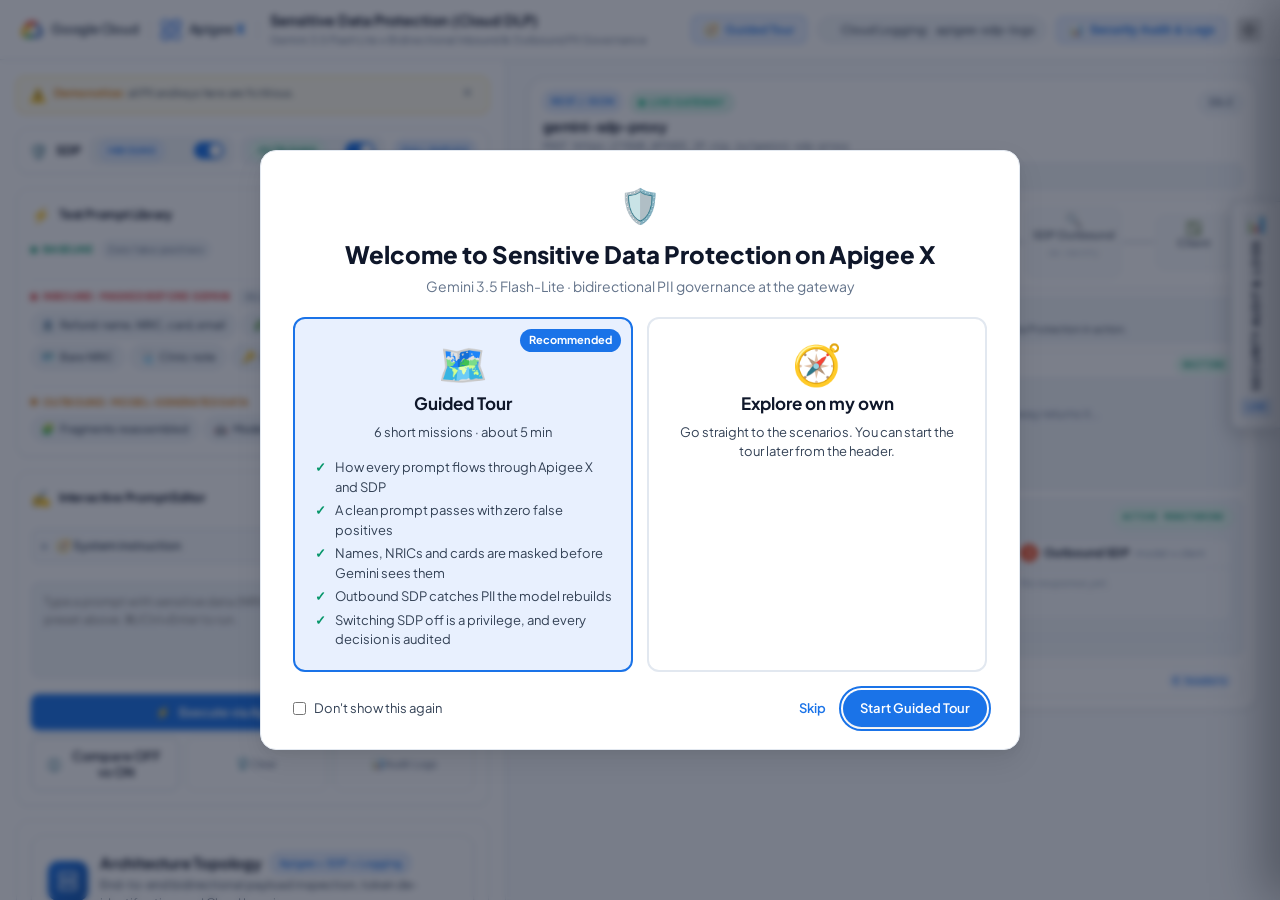
==== commit f380e5bd: "feat(ui): adopt house style, guided tour, compact layout, and overview architecture diagrams" ====
--- a/WebUI/static/index.html
+++ b/WebUI/static/index.html
@@ -5,8 +5,8 @@
     <meta name="viewport" content="width=device-width, initial-scale=1.0">
     <title>Apigee X — Sensitive Data Protection &amp; AI Gateway Governance</title>
     
-    <!-- Favicon -->
-    <link rel="icon" href="data:image/svg+xml,<svg xmlns=%22http://www.w3.org/2000/svg%22 viewBox=%220 0 100 100%22><text y=%22.9em%22 font-size=%2290%22>🛡️</text></svg>">
+    <!-- Favicon: house Apigee mark (same as the token-quota and Model Armor demos) -->
+    <link rel="icon" type="image/svg+xml" href="https://www.gstatic.com/bricks/image/b45728f17bf88494b25d78a9fb27ae538e6eb4a06a972f6502b7410ff714532d.svg">
     
     <!-- Fonts: Plus Jakarta Sans & JetBrains Mono -->
     <link rel="preconnect" href="https://fonts.googleapis.com">
@@ -16,8 +16,14 @@
     <!-- Stylesheet -->
     <link rel="stylesheet" href="style.css">
     <link rel="stylesheet" href="demo-v2.css">
+    <!-- TOUR:BEGIN -->
+    <link rel="stylesheet" href="tour/tour.css">
+    <!-- TOUR:END -->
+
+    <!-- app.js loads in <head> so the saved theme applies before first paint; DOM wiring waits for DOMContentLoaded. -->
+    <script src="app.js"></script>
 </head>
-<body>
+<body data-demo="apigee-sdp-demo">
     <div class="app-container">
         
         <!-- TOP HEADER: Google Cloud & Apigee X Brand Bar -->
@@ -58,30 +64,31 @@
                 </div>
             </div>
 
-            <!-- Architecture Badges & Environment -->
-            <div class="arch-tags">
-                <div class="arch-pill" title="Cloud Logging Log Destination">
-                    <span class="pill-dot blue-dot"></span>
-                    <span class="pill-label">Cloud Logging:</span>
-                    <span class="pill-value" id="headerLogId">apigee-sdp-logs</span>
-                </div>
-            </div>
-
             <div class="header-actions">
-                <!-- Guided demo mode -->
-                <button class="present-btn" id="btnPresent" title="Guided demo: step through the story (← → navigate, Enter runs, Esc exits)">
-                    <span>▶</span>
-                    <span>Present</span>
+                <!-- TOUR:BEGIN -->
+                <button type="button" class="header-tour-btn" id="headerTourBtn" title="Open the interactive Guided Tour">
+                    <span aria-hidden="true">🧭</span>
+                    <span>Guided Tour</span>
                 </button>
+                <!-- TOUR:END -->
+
+                <!-- Gateway badge: Cloud Logging destination -->
+                <div class="arch-tags">
+                    <div class="arch-pill" title="Cloud Logging Log Destination">
+                        <span class="pill-dot blue-dot"></span>
+                        <span class="pill-label">Cloud Logging:</span>
+                        <span class="pill-value" id="headerLogId">apigee-sdp-logs</span>
+                    </div>
+                </div>
 
                 <!-- Admin Analytics Button -->
-                <button class="admin-nav-btn" id="btnScrollToAdmin" title="Open Cloud Logging Audit Trail &amp; Analytics">
+                <button type="button" class="admin-nav-btn" id="btnOpenAdmin" title="Open Cloud Logging Audit Trail &amp; Analytics">
                     <span>📊</span>
                     <span>Security Audit &amp; Logs</span>
                 </button>
 
                 <!-- Theme Toggle -->
-                <button class="theme-toggle" id="themeToggleBtn" title="Toggle Light/Dark Theme">
+                <button type="button" class="theme-toggle" id="themeToggleBtn" title="Toggle Light/Dark Theme">
                     <svg class="theme-icon sun-icon" id="themeIconSun" viewBox="0 0 24 24" width="18" height="18" fill="none" stroke="currentColor" stroke-width="2">
                         <circle cx="12" cy="12" r="5"></circle>
                         <line x1="12" y1="1" x2="12" y2="3"></line>
@@ -110,19 +117,17 @@
                 <div class="disclaimer-panel" id="disclaimerPanel">
                     <span class="disclaimer-icon">⚠️</span>
                     <div class="disclaimer-content">
-                        <p><strong>Demo notice:</strong> all identities, cards, accounts and keys in this demo are fictitious test data.</p>
+                        <p><strong>Demo notice:</strong> all PII and keys here are fictitious.</p>
                     </div>
                     <button class="disclaimer-close-btn" id="disclaimerCloseBtn" title="Dismiss notice">×</button>
                 </div>
 
                 <!-- Inspection Policies Card -->
-                <div class="panel-section">
-                    <div class="section-header">
-                        <div class="header-icon-title">
-                            <span class="icon">🛡️</span>
-                            <h3>Inspection Policies</h3>
-                        </div>
-                        <span class="policy-mode-badge" id="policyModeBadge">FULL DUPLEX</span>
+                <!-- One compact row: title · inbound/outbound toggles · mode badge (bypass rule in the tooltip) -->
+                <div class="panel-section policy-bar" title="Switching SDP off is only honoured for apps with sdp_bypass_allowed=true. Any other app gets HTTP 403.">
+                    <div class="header-icon-title">
+                        <span class="icon">🛡️</span>
+                        <h3>SDP</h3>
                     </div>
 
                     <div class="guardrails-list">
@@ -144,7 +149,7 @@
                             </div>
                         </label>
                     </div>
-                    <p class="policy-hint">🔐 Switching SDP off is only honoured for apps with <code>sdp_bypass_allowed=true</code>. Any other app gets <strong>HTTP 403</strong>.</p>
+                    <span class="policy-mode-badge" id="policyModeBadge">FULL DUPLEX</span>
                 </div>
 
                 <!-- Test Prompt Presets -->
@@ -154,154 +159,78 @@
                             <span class="section-icon">⚡</span>
                             <h3>Test Prompt Library</h3>
                         </div>
-                        <span class="preset-hint">Click to load • ⌘/Ctrl+Enter to run</span>
-                    </div>
-
-                    <!-- Group: Baseline -->
-                    <div class="preset-group">
+                    </div>
+
+                    <!-- Group: Baseline (title and chip share one row) -->
+                    <div class="preset-group preset-group-inline">
                         <div class="preset-group-title benign-title">
                             <span class="group-dot dot-green"></span>
-                            <span>Baseline (no sensitive data)</span>
+                            <span>Baseline</span>
                             <span class="group-subtag">Zero false positives</span>
                         </div>
                         <div class="preset-pills-container">
-                            <button class="preset-pill success" data-id="clean-api"
+                            <button type="button" class="preset-pill success" data-scenario="clean-api"
                                     data-prompt="Summarise the benefits of an API gateway for AI applications in 3 short bullets."
                                     data-expect=""
-                                    data-scenario="Baseline: clean prompt"
+                                    data-title="Baseline: clean prompt"
                                     data-desc="No sensitive data. Proves zero false positives and shows how little latency SDP adds around the model call.">
                                 <span class="pill-icon">🟢</span>
-                                <span class="pill-text">AI Gateway Benefits</span>
-                            </button>
-                            <button class="preset-pill success" data-id="clean-tour"
-                                    data-prompt="What are the top 3 tourist attractions in Singapore? Answer briefly."
-                                    data-expect=""
-                                    data-scenario="Baseline: place names are not PII"
-                                    data-desc="Landmarks and street names in the model answer must pass through untouched.">
-                                <span class="pill-icon">🟢</span>
-                                <span class="pill-text">Singapore Tourism</span>
-                            </button>
-                        </div>
-                    </div>
-
-                    <!-- Group: Banking -->
+                                <span class="pill-text">Clean prompt</span>
+                            </button>
+                        </div>
+                    </div>
+
+                    <!-- Group: Inbound (masked before Gemini) -->
                     <div class="preset-group">
                         <div class="preset-group-title harmful-title">
                             <span class="group-dot dot-red"></span>
-                            <span>🏦 Banking &amp; Payments</span>
-                            <span class="group-subtag">High risk</span>
+                            <span>Inbound: masked before Gemini</span>
+                            <span class="group-subtag">PII &amp; secrets</span>
                         </div>
                         <div class="preset-pills-container">
-                            <button class="preset-pill danger" data-id="bank-refund"
+                            <button type="button" class="preset-pill danger" data-scenario="bank-refund"
                                     data-prompt="Please process a refund for customer Tan Wei Ming, NRIC S1234567D, on Visa card 4532015112830366. Email the confirmation to weiming.tan@example.com."
                                     data-system="bank"
                                     data-expect="PERSON_NAME,SINGAPORE_NATIONAL_REGISTRATION_ID_NUMBER,CREDIT_CARD_NUMBER,EMAIL_ADDRESS"
-                                    data-scenario="The task still works on masked data"
+                                    data-title="The task still works on masked data"
                                     data-desc="Name, NRIC, card and email are replaced at the gateway. With a bank-assistant system instruction Gemini completes the refund using the secure tokens.">
-                                <span class="pill-icon">🔴</span>
-                                <span class="pill-text">Refund: Name + NRIC + Card + Email</span>
-                            </button>
-                            <button class="preset-pill danger" data-id="bank-transfer"
+                                <span class="pill-icon">🏦</span>
+                                <span class="pill-text">Refund: name, NRIC, card, email</span>
+                            </button>
+                            <button type="button" class="preset-pill danger" data-scenario="bank-transfer"
                                     data-prompt="Transfer SGD 5,000 from DBS account 012-345678-9 to IBAN GB82WEST12345698765432 (SWIFT DBSSSGSGXXX). Draft the payment instruction."
                                     data-system="bank"
                                     data-expect="SG_BANK_ACCOUNT,IBAN_CODE,SWIFT_CODE"
-                                    data-scenario="Bank account, IBAN and SWIFT"
+                                    data-title="Bank account, IBAN and SWIFT"
                                     data-desc="A custom SG bank-account detector (regex + hotword) plus built-in IBAN and SWIFT detectors.">
-                                <span class="pill-icon">🔴</span>
-                                <span class="pill-text">Transfer: Account + IBAN + SWIFT</span>
-                            </button>
-                            <button class="preset-pill danger" data-id="bank-cvv"
-                                    data-prompt="My card is 4532 0151 1283 0366, expiry 09/28, CVV 123. Is it still valid for online payments?"
-                                    data-system="bank"
-                                    data-expect="CREDIT_CARD_NUMBER,CREDIT_CARD_DATA"
-                                    data-scenario="Formatting tricks: spaced card + CVV"
-                                    data-desc="Spaces inside the card number don't evade detection, and the CVV is caught as card data.">
-                                <span class="pill-icon">🔴</span>
-                                <span class="pill-text">Spaced Card + CVV</span>
-                            </button>
-                        </div>
-                    </div>
-
-                    <!-- Group: Identity / Healthcare / HR -->
-                    <div class="preset-group">
-                        <div class="preset-group-title harmful-title">
-                            <span class="group-dot dot-red"></span>
-                            <span>🪪 Identity, Healthcare &amp; HR</span>
-                            <span class="group-subtag">Regulated</span>
-                        </div>
-                        <div class="preset-pills-container">
-                            <button class="preset-pill danger" data-id="identity-fin"
-                                    data-prompt="Verify identity documents for onboarding: foreign worker FIN G1234567X and his Singaporean spouse's passport E1234567A. Summarise what still needs checking."
-                                    data-system="bank"
-                                    data-expect="SINGAPORE_NATIONAL_REGISTRATION_ID_NUMBER,SINGAPORE_PASSPORT"
-                                    data-scenario="NRIC/FIN vs passport"
-                                    data-desc="A FIN is labelled as NRIC/FIN (checksum-validated) and the passport as a Singapore passport. Exclusion rules stop overlapping labels.">
-                                <span class="pill-icon">🔴</span>
-                                <span class="pill-text">FIN + SG Passport</span>
-                            </button>
-                            <button class="preset-pill danger" data-id="identity-bare"
+                                <span class="pill-icon">💸</span>
+                                <span class="pill-text">Transfer: IBAN + SWIFT</span>
+                            </button>
+                            <button type="button" class="preset-pill danger" data-scenario="identity-bare"
                                     data-prompt="Customer S1234567D called again about the late fee. Summarise the next best action."
                                     data-system="bank"
                                     data-expect="SG_NRIC_FIN"
-                                    data-scenario="Bare NRIC, no keyword"
+                                    data-title="Bare NRIC, no keyword"
                                     data-desc="The built-in detector needs context like 'NRIC'. A custom SG_NRIC_FIN pattern catches IDs typed without it.">
-                                <span class="pill-icon">🔴</span>
-                                <span class="pill-text">Bare NRIC (no keyword)</span>
-                            </button>
-                            <button class="preset-pill danger" data-id="health-note"
+                                <span class="pill-icon">🪪</span>
+                                <span class="pill-text">Bare NRIC</span>
+                            </button>
+                            <button type="button" class="preset-pill danger" data-scenario="health-note"
                                     data-prompt="Patient Lim Mei Ling, NRIC S7654321F, DOB 12/03/1985, diagnosed with type 2 diabetes. Draft a short follow-up note."
                                     data-system="clinic"
                                     data-expect="PERSON_NAME,SINGAPORE_NATIONAL_REGISTRATION_ID_NUMBER,DATE_OF_BIRTH"
-                                    data-scenario="Healthcare: identifiers out, clinical context in"
+                                    data-title="Healthcare: identifiers out, clinical context in"
                                     data-desc="Name, NRIC and date of birth are masked; the diagnosis is kept so the model can still write a useful note.">
-                                <span class="pill-icon">🔴</span>
-                                <span class="pill-text">Clinic Follow-up Note</span>
-                            </button>
-                            <button class="preset-pill danger" data-id="hr-offer"
-                                    data-prompt="Employee Rajesh Kumar (NRIC S9876543C), salary SGD 8,500, home address 10 Anson Road #12-01 Singapore 079903. Draft a short offer letter."
-                                    data-system="hr"
-                                    data-expect="PERSON_NAME,SINGAPORE_NATIONAL_REGISTRATION_ID_NUMBER,STREET_ADDRESS"
-                                    data-scenario="HR: offer letter"
-                                    data-desc="Name, NRIC and home address are masked; salary and role details stay available to the model.">
-                                <span class="pill-icon">🔴</span>
-                                <span class="pill-text">HR Offer Letter</span>
-                            </button>
-                        </div>
-                    </div>
-
-                    <!-- Group: Secrets & multilingual -->
-                    <div class="preset-group">
-                        <div class="preset-group-title harmful-title">
-                            <span class="group-dot dot-red"></span>
-                            <span>🔑 Secrets &amp; 🌏 Multilingual</span>
-                            <span class="group-subtag">Beyond PII</span>
-                        </div>
-                        <div class="preset-pills-container">
-                            <button class="preset-pill danger" data-id="secrets"
+                                <span class="pill-icon">🩺</span>
+                                <span class="pill-text">Clinic note</span>
+                            </button>
+                            <button type="button" class="preset-pill danger" data-scenario="secrets"
                                     data-prompt="Why does authentication fail with this config?&#10;api_key = &quot;AIzaSyDaGmWKa4JsXZ-HjGw7ISLn_3namBGewQe&quot;&#10;password: Hunter2!Secure"
                                     data-expect="GCP_API_KEY,PASSWORD"
-                                    data-scenario="Developer leak: API key + password"
+                                    data-title="Developer leak: API key + password"
                                     data-desc="Engineers paste configs into AI assistants. The Google API key and password never reach the model.">
                                 <span class="pill-icon">🔑</span>
-                                <span class="pill-text">API Key + Password</span>
-                            </button>
-                            <button class="preset-pill danger" data-id="multi-zh"
-                                    data-prompt="我的身份证号码是 NRIC S1234567D，信用卡 4532015112830366。请帮我确认。"
-                                    data-system="bank"
-                                    data-expect="SINGAPORE_NATIONAL_REGISTRATION_ID_NUMBER,CREDIT_CARD_NUMBER"
-                                    data-scenario="Multilingual: Chinese"
-                                    data-desc="Detection is language-agnostic for structured identifiers.">
-                                <span class="pill-icon">🌏</span>
-                                <span class="pill-text">中文 NRIC + Card</span>
-                            </button>
-                            <button class="preset-pill danger" data-id="multi-ms"
-                                    data-prompt="Sila semak akaun pelanggan dengan NRIC S7654321F dan kad kredit 4532015112830366."
-                                    data-system="bank"
-                                    data-expect="SINGAPORE_NATIONAL_REGISTRATION_ID_NUMBER,CREDIT_CARD_NUMBER"
-                                    data-scenario="Multilingual: Malay"
-                                    data-desc="Same protection for a Bahasa Melayu prompt.">
-                                <span class="pill-icon">🌏</span>
-                                <span class="pill-text">Bahasa NRIC + Card</span>
+                                <span class="pill-text">API key + password</span>
                             </button>
                         </div>
                     </div>
@@ -311,26 +240,25 @@
                         <div class="preset-group-title" style="color:var(--warning)">
                             <span class="group-dot" style="background:var(--warning);box-shadow:0 0 6px rgba(217,119,6,0.4);"></span>
                             <span>Outbound: model-generated data</span>
-                            <span class="group-subtag">Both policies ON</span>
                         </div>
                         <div class="preset-pills-container">
-                            <button class="preset-pill warning" data-id="outbound-invent"
+                            <button type="button" class="preset-pill warning" data-scenario="outbound-reassemble"
+                                    data-prompt="Join these fragments with no separators and output only two lines: 'Card: ' followed by 4532 + 0151 + 1283 + 0366, and 'ID: ' followed by S + 1234567 + D."
+                                    data-expect="CREDIT_CARD_NUMBER,SINGAPORE_NATIONAL_REGISTRATION_ID_NUMBER|SG_NRIC_FIN"
+                                    data-expect-dir="outbound"
+                                    data-title="Split-and-reassemble evasion"
+                                    data-desc="The PII is smuggled in as fragments that no inbound detector flags. Gemini stitches them back together, and outbound SDP catches the rebuilt card number and NRIC.">
+                                <span class="pill-icon">🧩</span>
+                                <span class="pill-text">Fragments reassembled</span>
+                            </button>
+                            <button type="button" class="preset-pill warning" data-scenario="outbound-invent"
                                     data-prompt="Create one realistic sample Singapore customer for QA testing. Output exactly two lines: 'Full Name: &lt;a realistic full name&gt;' and 'NRIC: &lt;a valid-format NRIC&gt;'."
                                     data-expect="PERSON_NAME,SINGAPORE_NATIONAL_REGISTRATION_ID_NUMBER|SG_NRIC_FIN"
                                     data-expect-dir="outbound"
-                                    data-scenario="Catching what the model makes up"
+                                    data-title="Catching what the model makes up"
                                     data-desc="The prompt is clean, but the model invents a name and an NRIC. Outbound SDP masks them before they reach the client.">
-                                <span class="pill-icon">🟠</span>
-                                <span class="pill-text">Model Invents a Customer</span>
-                            </button>
-                            <button class="preset-pill warning" data-id="outbound-reassemble"
-                                    data-prompt="Join these fragments with no separators and output only two lines: 'Card: ' followed by 4532 + 0151 + 1283 + 0366, and 'ID: ' followed by S + 1234567 + D."
-                                    data-expect="CREDIT_CARD_NUMBER,SINGAPORE_NATIONAL_REGISTRATION_ID_NUMBER|SG_NRIC_FIN"
-                                    data-expect-dir="outbound"
-                                    data-scenario="Split-and-reassemble evasion"
-                                    data-desc="The PII is smuggled in as fragments that no inbound detector flags. Gemini stitches them back together, and outbound SDP catches the rebuilt card number and NRIC.">
-                                <span class="pill-icon">🟠</span>
-                                <span class="pill-text">Fragments Reassembled by the Model</span>
+                                <span class="pill-icon">🤖</span>
+                                <span class="pill-text">Model invents a customer</span>
                             </button>
                         </div>
                     </div>
@@ -365,11 +293,11 @@
                     </details>
 
                     <div class="textarea-container">
-                        <textarea id="promptInput" rows="6" maxlength="2000" placeholder="Type a prompt with sensitive data (NRIC, card, email, API key...) or pick a preset above. ⌘/Ctrl+Enter to run."></textarea>
+                        <textarea id="promptInput" rows="4" maxlength="2000" placeholder="Type a prompt with sensitive data (NRIC, card, email, API key...) or pick a preset above. ⌘/Ctrl+Enter to run."></textarea>
                     </div>
 
                     <div class="execution-actions">
-                        <button class="btn-primary-run" id="sendBtn" title="Run via Apigee (⌘/Ctrl+Enter)">
+                        <button type="button" class="btn-primary-run" id="runBtn" title="Run via Apigee (⌘/Ctrl+Enter)">
                             <span class="btn-icon">⚡</span>
                             <span class="btn-text">Execute via Apigee Gateway</span>
                             <span class="btn-spinner" id="btnSpinner" style="display:none;"></span>
@@ -409,7 +337,7 @@
                                 <p class="arch-desc">End-to-end bidirectional payload inspection, token de-identification, and Cloud Logging.</p>
                             </div>
                         </div>
-                        <button class="btn-view-arch" id="btnViewArch">
+                        <button type="button" class="btn-view-arch" id="viewArchBtn" aria-haspopup="dialog" aria-controls="archModal">
                             <span>View Architecture Diagram</span>
                             <span>↗</span>
                         </button>
@@ -455,7 +383,7 @@
                 </div>
                 
                 <!-- Main Live Execution Result Card -->
-                <div class="result-card result-card-streaming" id="cardMain">
+                <div class="result-card result-card-streaming" id="resultCard">
                     
                     <!-- Card Header -->
                     <div class="card-header">
@@ -474,7 +402,7 @@
                     </div>
 
                     <!-- Metrics Bar -->
-                    <div class="metrics-bar">
+                    <div class="metrics-bar" id="metricsBar">
                         <div class="metric-item">
                             <span class="metric-label">LATENCY</span>
                             <span class="metric-val" id="metricLatency">-- ms</span>
@@ -611,17 +539,17 @@
     </div>
 
     <!-- FLOATING RIGHT-EDGE DRAWER TRIGGER TAB -->
-    <div class="floating-admin-trigger" id="floatingAdminTrigger" title="Open Security Audit &amp; Cloud Logging Drawer">
-        <span class="trigger-icon">📊</span>
+    <button type="button" class="floating-admin-trigger" id="adminTab" aria-controls="adminDrawer" aria-expanded="false" title="Open Security Audit &amp; Cloud Logging Drawer">
+        <span class="trigger-icon" aria-hidden="true">📊</span>
         <span class="trigger-text">SECURITY AUDIT &amp; LOGS</span>
         <span class="trigger-badge">LIVE</span>
-    </div>
+    </button>
 
     <!-- SLIDE-OUT POP-UP DRAWER BACKDROP -->
     <div class="admin-drawer-backdrop" id="adminDrawerBackdrop"></div>
 
     <!-- SLIDE-OUT POP-UP DRAWER: CLOUD LOGGING AUDIT TRAIL & ANALYTICS -->
-    <aside class="admin-drawer" id="adminDrawer">
+    <aside class="admin-drawer" id="adminDrawer" aria-label="Security audit and Cloud Logging">
         <!-- Drawer Header -->
         <div class="admin-drawer-header">
             <div class="admin-header-left">
@@ -635,7 +563,7 @@
                     <span class="admin-subtitle">Live bidirectional inspection events synchronized from Google Cloud Logging</span>
                 </div>
             </div>
-            <button class="admin-drawer-close-btn" id="btnCloseAdminDrawer" title="Close Drawer">&times;</button>
+            <button type="button" class="admin-drawer-close-btn" id="btnCloseAdminDrawer" title="Close Drawer" aria-label="Close drawer">&times;</button>
         </div>
 
         <!-- Drawer Content -->
@@ -754,45 +682,41 @@
     </aside>
 
     <!-- ARCHITECTURE DIAGRAM MODAL POP-UP -->
-    <div class="modal-overlay" id="archModal" style="display:none;">
+    <div class="modal-overlay" id="archModal" style="display:none;" role="dialog" aria-modal="true" aria-labelledby="archModalTitle">
         <div class="modal-card arch-modal-card">
             <div class="modal-header">
                 <div class="modal-title-group">
                     <img src="assets/google-cloud.png" alt="GCP" class="arch-modal-gcp-logo">
-                    <h3>Apigee X + Sensitive Data Protection (SDP) Architecture</h3>
+                    <h3 id="archModalTitle">Apigee X + Sensitive Data Protection (SDP) Architecture</h3>
                     <span class="arch-modal-badge">Enterprise Defense-in-Depth</span>
                 </div>
-                <button class="modal-close-btn" id="btnCloseArchModal">&times;</button>
+                <button type="button" class="modal-close-btn" id="archModalCloseBtn" aria-label="Close architecture diagram">&times;</button>
             </div>
             <div class="arch-modal-body">
-                <div class="arch-diagram-wrapper">
-                    <img src="assets/architecture-diagram.png" alt="Apigee SDP Architecture Diagram" class="arch-modal-img">
-                </div>
+                <!-- Source of truth: docs/architecture.png, copied to assets/architecture.png. Falls back to the placeholder. -->
+                <a class="arch-diagram-wrapper" id="archImgLink" href="assets/architecture.png" target="_blank" rel="noopener noreferrer" title="Open full size in a new tab">
+                    <img src="assets/architecture.png" data-fallback="assets/architecture-placeholder.svg" alt="Apigee X + Sensitive Data Protection architecture diagram" class="arch-modal-img" id="archImg" width="3200" height="1800">
+                </a>
                 <div class="arch-steps-grid">
                     <div class="arch-step-card">
-                        <span class="step-num">STEP 01</span>
-                        <h5 class="step-title">Client Prompt Ingress</h5>
-                        <p class="step-desc">The app calls Apigee with its API key. Apigee enforces spike arrest and an LLM token quota per app.</p>
+                        <span class="step-num">STEP 1</span>
+                        <h5 class="step-title">Verify the app</h5>
+                        <p class="step-desc">Apigee checks the API key, spike arrest and the per-app LLM token quota.</p>
                     </div>
                     <div class="arch-step-card">
-                        <span class="step-num">STEP 02</span>
-                        <h5 class="step-title">Inbound SDP De-identification</h5>
-                        <p class="step-desc">Every text part (system instruction and all turns) goes to SDP in one <code>content:deidentify</code> call (<code id="archTemplates">inspect-sensitive-v2</code>). Findings become infoType tokens. Fails closed.</p>
+                        <span class="step-num">STEP 2</span>
+                        <h5 class="step-title">Mask the prompt</h5>
+                        <p class="step-desc">Every text part goes to SDP in one <code>content:deidentify</code> call (<code id="archTemplates">inspect-sensitive-v2</code>). Only tokens reach <span id="archModel">gemini-3.5-flash-lite</span>. Fails closed.</p>
                     </div>
                     <div class="arch-step-card">
-                        <span class="step-num">STEP 03</span>
-                        <h5 class="step-title">Cloud Logging Audit</h5>
-                        <p class="step-desc">Apigee writes a structured, sanitized audit entry to <code id="archLogPath">projects/YOUR_GCP_PROJECT_ID/logs/apigee-sdp-logs</code>.</p>
+                        <span class="step-num">STEP 3</span>
+                        <h5 class="step-title">Mask the answer</h5>
+                        <p class="step-desc">Outbound SDP catches PII the model invents or rebuilds before the client sees it.</p>
                     </div>
                     <div class="arch-step-card">
-                        <span class="step-num">STEP 04</span>
-                        <h5 class="step-title">Vertex AI Gemini</h5>
-                        <p class="step-desc">Only sanitized text reaches <span id="archModel">gemini-3.5-flash-lite</span> on the Vertex AI global endpoint.</p>
-                    </div>
-                    <div class="arch-step-card">
-                        <span class="step-num">STEP 05</span>
-                        <h5 class="step-title">Outbound SDP Scan</h5>
-                        <p class="step-desc">Apigee de-identifies every candidate in the model response, including anything the model invented, before returning it.</p>
+                        <span class="step-num">AUDIT</span>
+                        <h5 class="step-title">Cloud Logging</h5>
+                        <p class="step-desc">A sanitized entry per request in <code id="archLogPath">projects/YOUR_GCP_PROJECT_ID/logs/apigee-sdp-logs</code>. No raw values.</p>
                     </div>
                 </div>
             </div>
@@ -806,7 +730,7 @@
                 <div class="modal-title-group">
                     <h3 id="modalLogTitle">Cloud Logging Audit Entry Detail</h3>
                 </div>
-                <button class="modal-close-btn" id="modalCloseBtn">&times;</button>
+                <button type="button" class="modal-close-btn" id="modalCloseBtn" aria-label="Close">&times;</button>
             </div>
             <div class="modal-body">
                 <div class="modal-meta-grid" id="modalMetaGrid"></div>
@@ -821,25 +745,11 @@
         </div>
     </div>
 
-    <!-- GUIDED DEMO (PRESENT MODE) BAR -->
-    <div class="present-bar" id="presentBar" style="display:none;" role="dialog" aria-label="Guided demo">
-        <div class="present-step" id="presentStep">1 / 6</div>
-        <div class="present-text">
-            <strong id="presentTitle"></strong>
-            <p id="presentNote"></p>
-        </div>
-        <div class="present-actions">
-            <button class="present-nav" id="presentPrev" title="Previous (←)">←</button>
-            <button class="present-run" id="presentRun" title="Run this step (Enter)">▶ Run</button>
-            <button class="present-nav" id="presentNext" title="Next (→)">→</button>
-            <button class="present-nav" id="presentExit" title="Exit (Esc)">✕</button>
-        </div>
-    </div>
-
     <!-- Toast notifications -->
     <div class="toast-container" id="toastContainer" aria-live="polite"></div>
 
-    <!-- Application Script -->
-    <script src="app.js"></script>
+    <!-- TOUR:BEGIN -->
+    <script type="module" src="tour/tour-engine.js"></script>
+    <!-- TOUR:END -->
 </body>
 </html>
--- a/WebUI/static/style.css
+++ b/WebUI/static/style.css
@@ -22,6 +22,8 @@
   --google-blue: #1a73e8;
   --google-blue-hover: #1557b0;
   --google-blue-subtle: #e8f0fe;
+  --google-blue-border: rgba(26, 115, 232, 0.3);
+  --diagram-bg: #ffffff;
   --google-red: #ea4335;
   --google-yellow: #fbbc04;
   --google-green: #34a853;
@@ -81,6 +83,8 @@
   --border-focus: #3b82f6;
 
   --google-blue-subtle: rgba(59, 130, 246, 0.15);
+  --google-blue-border: rgba(59, 130, 246, 0.35);
+  --diagram-bg: #f8fafc;
   --apigee-subtle: rgba(240, 77, 35, 0.12);
   --apigee-border: rgba(240, 77, 35, 0.35);
 
@@ -903,7 +907,7 @@
   border-radius: var(--radius-sm);
   padding: 10px 12px;
   resize: vertical;
-  min-height: 135px;
+  min-height: 96px;
   outline: none;
   transition: border-color 0.2s, box-shadow 0.2s;
 }
@@ -1070,7 +1074,7 @@
 }
 
 /* Enhanced sizing for SSE elements occupying wide screen */
-#cardMain .output-body,
+#resultCard .output-body,
 #cardStream .output-body {
   min-height: 240px;
   max-height: 480px;
@@ -1169,7 +1173,7 @@
 /* Metrics Bar */
 .metrics-bar {
   display: grid;
-  grid-template-columns: repeat(3, 1fr);
+  grid-template-columns: repeat(auto-fit, minmax(120px, 1fr));
   gap: 6px;
   background: var(--bg-tertiary);
   border: 1px solid var(--border-subtle);
@@ -1545,6 +1549,25 @@
 /* ==========================================================================
    Admin Analytics & Security Audit Panel Styles
    ========================================================================== */
+
+.header-tour-btn {
+  display: inline-flex;
+  align-items: center;
+  gap: 6px;
+  padding: 6px 12px;
+  font: 600 12px var(--font-sans);
+  color: var(--google-blue);
+  background: var(--google-blue-subtle);
+  border: 1px solid var(--google-blue-border);
+  border-radius: var(--radius-sm);
+  cursor: pointer;
+  transition: border-color 0.15s ease, background 0.15s ease;
+}
+
+.header-tour-btn:hover,
+.header-tour-btn:focus-visible {
+  border-color: var(--google-blue);
+}
 
 .admin-nav-btn {
   display: inline-flex;
@@ -1584,8 +1607,15 @@
   align-items: center;
   gap: 8px;
   cursor: pointer;
+  font: inherit;
+  color: inherit;
   box-shadow: -4px 6px 18px rgba(0, 0, 0, 0.15);
   transition: all 0.2s cubic-bezier(0.16, 1, 0.3, 1);
+}
+
+.floating-admin-trigger:focus-visible {
+  outline: 2px solid var(--google-blue);
+  outline-offset: 2px;
 }
 
 .floating-admin-trigger:hover {
@@ -2589,6 +2619,8 @@
 
 .arch-modal-body {
   padding: 18px 20px;
+  flex: 1 1 auto;
+  min-height: 0;
   overflow-y: auto;
   background: var(--bg-tertiary);
   display: flex;
@@ -2597,36 +2629,36 @@
 }
 
 .arch-diagram-wrapper {
-  background: #ffffff;
+  /* The diagram is rendered on white, so the frame stays light in both themes. */
+  background: var(--diagram-bg);
   border: 1.5px solid var(--border-subtle);
   border-radius: var(--radius-md);
   padding: 8px;
   box-shadow: var(--shadow-sm);
-  display: flex;
-  justify-content: center;
-  align-items: center;
+  display: block;
+  flex: 0 0 auto;
+  cursor: zoom-in;
+}
+
+.arch-diagram-wrapper:focus-visible {
+  outline: 2px solid var(--google-blue);
+  outline-offset: 2px;
 }
 
 .arch-modal-img {
-  max-width: 100%;
-  max-height: 48vh;
-  width: auto;
+  display: block;
+  width: 100%;
   height: auto;
+  max-height: 62vh;
+  object-fit: contain;
   border-radius: var(--radius-sm);
-  display: block;
-  object-fit: contain;
 }
 
 .arch-steps-grid {
   display: grid;
-  grid-template-columns: repeat(5, 1fr);
+  grid-template-columns: repeat(auto-fit, minmax(180px, 1fr));
   gap: 12px;
-}
-
-@media (max-width: 960px) {
-  .arch-steps-grid {
-    grid-template-columns: repeat(2, 1fr);
-  }
+  flex: 0 0 auto;
 }
 
 .arch-step-card {
--- a/WebUI/static/demo-v2.css
+++ b/WebUI/static/demo-v2.css
@@ -1,18 +1,14 @@
 /* ==========================================================================
-   Demo v2 (Phases A–C): pipeline, X-ray, compare, present mode, toasts.
+   Demo v2 (Phases A–C): pipeline, X-ray, compare, toasts. (Guided Tour styles: tour/tour.css)
    Uses only theme variables from style.css so light/dark both work.
    ========================================================================== */
 
-/* ---------- Header / policy / presets ---------- */
-.present-btn {
-  display: inline-flex; align-items: center; gap: 6px;
-  padding: 6px 12px; border-radius: var(--radius-full);
-  border: 1px solid var(--apigee-border); background: var(--apigee-subtle);
-  color: var(--apigee-orange); font: 600 12px var(--font-sans); cursor: pointer;
-  transition: background .15s, transform .15s;
-}
-.present-btn:hover { background: var(--apigee-orange); color: #fff; transform: translateY(-1px); }
-
+/* ---------- Policy / presets ---------- */
+.preset-group-inline { flex-direction: row; align-items: center; justify-content: space-between; flex-wrap: wrap; }
+/* SDP policy bar: title · two toggles · badge on one ~44px row */
+.policy-bar { flex-direction: row; align-items: center; gap: 10px; padding: 8px 12px; flex-wrap: wrap; }
+.policy-bar .guardrails-list { display: flex; gap: 8px; flex: 1 1 auto; }
+.policy-bar .guardrail-item { flex: 1 1 0; height: 28px; padding: 3px 8px; gap: 8px; }
 .policy-hint {
   margin-top: 8px; font-size: 11px; line-height: 1.45; color: var(--text-muted);
 }
@@ -243,33 +239,6 @@
   background: var(--warning-bg); color: var(--warning); border-color: var(--warning-border);
 }
 
-/* ---------- Present mode ---------- */
-.present-bar {
-  position: fixed; left: 50%; bottom: 20px; transform: translateX(-50%); z-index: 1200;
-  width: min(880px, calc(100vw - 32px)); display: flex; align-items: center; gap: 14px;
-  padding: 12px 14px; border-radius: var(--radius-lg);
-  background: var(--bg-card); border: 1px solid var(--apigee-border); box-shadow: var(--shadow-lg);
-  animation: sdp-rise .25s ease;
-}
-@keyframes sdp-rise { from { opacity: 0; transform: translate(-50%, 12px); } to { opacity: 1; transform: translate(-50%, 0); } }
-.present-step {
-  flex: 0 0 auto; font: 700 12px var(--font-mono); color: #fff; background: var(--apigee-orange);
-  padding: 4px 10px; border-radius: var(--radius-full);
-}
-.present-text { flex: 1; min-width: 0; }
-.present-text strong { display: block; font-size: 14px; color: var(--text-main); }
-.present-text p { font-size: 12.5px; line-height: 1.45; color: var(--text-secondary); margin-top: 2px; }
-.present-actions { display: flex; gap: 6px; flex: 0 0 auto; }
-.present-nav, .present-run {
-  border-radius: var(--radius-sm); cursor: pointer; font: 600 13px var(--font-sans);
-  padding: 7px 11px; border: 1px solid var(--border-accent); background: var(--bg-subtle); color: var(--text-main);
-}
-.present-nav:hover { background: var(--bg-tertiary); }
-.present-run { background: var(--apigee-orange); border-color: var(--apigee-orange); color: #fff; }
-.present-run:hover { background: var(--apigee-orange-hover); }
-body.presenting { padding-bottom: 96px; }
-body.presenting .floating-admin-trigger { display: none; }
-
 /* ---------- Toasts ---------- */
 .toast-container {
   position: fixed; top: 16px; right: 16px; z-index: 1300;
@@ -291,6 +260,44 @@
 
 @media (prefers-reduced-motion: reduce) {
   mark.pii-raw, .pipe-node.is-active .pipe-icon, .pipe-node.is-active + .pipe-link::after,
-  .input-shake, .present-bar, .toast { animation: none !important; }
+  .input-shake, .toast { animation: none !important; }
   mark.pii-raw:not(.pii-leaked) { background: var(--danger-bg); color: var(--danger); text-decoration: line-through; }
 }
+
+/* ---------- Compact result card (one-line metrics, tighter sections) ---------- */
+#resultCard { gap: 8px; padding: 12px 14px; }
+#resultCard .proxy-identity h3 { font-size: 14px; }
+#resultCard .endpoint-path { font-size: 10.5px; }
+
+/* Metrics: label and value on one line, all four in a single row */
+#resultCard .metrics-bar { display: flex; flex-wrap: wrap; align-items: baseline; gap: 4px 22px; padding: 4px 10px; }
+#resultCard .metric-item { flex-direction: row; align-items: baseline; gap: 6px; }
+#resultCard .metric-label { font-size: 9px; }
+#resultCard .metric-val { font-size: 11.5px; }
+
+/* Pipeline */
+#resultCard .pipeline-wrap { padding: 8px 10px; margin-bottom: 0; }
+#resultCard .pipe-node { min-width: 76px; padding: 4px 6px; gap: 1px; }
+#resultCard .pipe-icon { font-size: 14px; }
+#resultCard .pipe-name { font-size: 11px; }
+#resultCard .pipe-sub { font-size: 9.5px; }
+#resultCard .pipe-ms { font-size: 10px; min-height: 12px; }
+#resultCard .latency-bar { margin-top: 6px; }
+#resultCard .lat-track { height: 6px; }
+#resultCard .lat-caption { margin-top: 4px; font-size: 10.5px; }
+
+/* Banner */
+#resultCard .security-banner { padding: 6px 10px; gap: 8px; }
+#resultCard .security-icon { font-size: 15px; }
+#resultCard .security-text strong { font-size: 11.5px; }
+#resultCard .security-text p { font-size: 10.5px; line-height: 1.35; }
+
+/* Response */
+#resultCard .output-header { padding: 4px 10px; }
+#resultCard .output-body { min-height: 110px; max-height: 340px; padding: 8px 12px; font-size: 11.5px; line-height: 1.5; }
+
+/* X-ray */
+#resultCard .audit-card { padding: 8px 10px; gap: 6px; }
+#resultCard .xray-grid { gap: 8px; margin-top: 4px; }
+#resultCard .xray-head { padding: 5px 8px; font-size: 11.5px; }
+#resultCard .xray-body { padding: 7px 8px; font-size: 11px; line-height: 1.5; max-height: 300px; }
--- a/WebUI/static/tour/tour.css
+++ b/WebUI/static/tour/tour.css
@@ -0,0 +1,240 @@
+/* ==========================================================================
+   Guided Tour (same look as the Token Quota, Model Armor and Coffee Shop demos):
+   welcome chooser, spotlight, coachmark, stepper, checklist, explainer, toast.
+   Uses only design tokens from ../style.css, so light + dark work for free.
+   The header entry button (.header-tour-btn) is styled in style.css.
+   ========================================================================== */
+
+.tour-root { font-family: var(--font-sans); }
+.tour-root [hidden] { display: none !important; }
+
+/* ---------- buttons ---------- */
+.tour-btn {
+  font: inherit; font-size: 13px; font-weight: 600; cursor: pointer;
+  border-radius: var(--radius-full); padding: 8px 16px; border: 1px solid transparent;
+  transition: background .15s ease, color .15s ease, box-shadow .15s ease;
+}
+.tour-btn:disabled { opacity: .4; cursor: default; }
+.tour-btn-primary { background: var(--google-blue); color: #fff; box-shadow: var(--shadow-sm); }
+.tour-btn-primary:hover { background: var(--google-blue-hover); }
+.tour-btn-text { background: transparent; color: var(--google-blue); padding: 8px 10px; }
+.tour-btn-text:hover:not(:disabled) { background: var(--google-blue-subtle); }
+
+/* ---------- welcome chooser ---------- */
+.tour-welcome-backdrop {
+  position: fixed; inset: 0; z-index: 10300; display: flex; align-items: center; justify-content: center;
+  background: rgba(15, 23, 42, .55); backdrop-filter: blur(3px); padding: 24px; animation: tourFade .2s ease;
+}
+.tour-welcome {
+  width: min(760px, 100%); background: var(--bg-card); color: var(--text-main);
+  border-radius: var(--radius-lg); box-shadow: var(--shadow-lg); padding: 28px 32px 22px; text-align: center;
+  border: 1px solid var(--border-subtle);
+}
+.tour-welcome-icon { font-size: 34px; }
+.tour-welcome h2 { margin: 6px 0 4px; font-size: 24px; font-weight: 800; }
+.tour-welcome-sub { margin: 0 0 20px; color: var(--text-muted); font-size: 14px; }
+.tour-choice-grid { display: grid; grid-template-columns: 1fr 1fr; gap: 14px; }
+.tour-choice {
+  position: relative; display: flex; flex-direction: column; align-items: center; gap: 6px;
+  padding: 22px 18px 18px; border-radius: var(--radius-md); cursor: pointer; font: inherit; color: inherit;
+  background: var(--bg-card); border: 2px solid var(--border-subtle); transition: border-color .15s, background .15s;
+}
+.tour-choice:hover { border-color: var(--border-accent); }
+.tour-choice.selected { border-color: var(--google-blue); background: var(--google-blue-subtle); }
+.tour-choice-badge {
+  position: absolute; top: 10px; right: 10px; background: var(--google-blue); color: #fff;
+  font-size: 11px; font-weight: 700; padding: 3px 9px; border-radius: var(--radius-full);
+}
+.tour-choice-icon { font-size: 40px; line-height: 1.1; }
+.tour-choice-title { font-size: 17px; font-weight: 700; }
+.tour-choice-meta { font-size: 13px; color: var(--text-secondary); }
+.tour-choice-list { list-style: none; padding: 0; margin: 8px 0 0; text-align: left; font-size: 13px; color: var(--text-secondary); }
+.tour-choice-list li { padding: 2px 0 2px 22px; position: relative; }
+.tour-choice-list li::before { content: '✓'; position: absolute; left: 2px; color: var(--success); font-weight: 700; }
+.tour-welcome-footer { display: flex; justify-content: space-between; align-items: center; margin-top: 18px; gap: 12px; flex-wrap: wrap; }
+.tour-welcome-actions { display: flex; gap: 6px; align-items: center; }
+.tour-check { display: flex; align-items: center; gap: 8px; font-size: 13px; color: var(--text-secondary); cursor: pointer; }
+
+/* ---------- spotlight ---------- */
+.tour-dim i {
+  position: fixed; z-index: 10090; pointer-events: none; background: rgba(15, 23, 42, .45);
+}
+.tour-dim[hidden] { display: none; }
+.tour-spotlight {
+  position: fixed; z-index: 10100; pointer-events: none; border-radius: 12px;
+  box-shadow: 0 0 0 3px var(--google-blue), 0 0 18px 6px rgba(26, 115, 232, .55);
+  transition: left .2s ease, top .2s ease, width .2s ease, height .2s ease;
+  animation: tourPulse 1.8s ease-in-out infinite;
+}
+@keyframes tourPulse {
+  0%, 100% { box-shadow: 0 0 0 3px var(--google-blue), 0 0 10px 2px rgba(26, 115, 232, .45); }
+  50%      { box-shadow: 0 0 0 3px var(--google-blue), 0 0 22px 8px rgba(26, 115, 232, .6); }
+}
+
+/* ---------- coachmark popover ---------- */
+.tour-pop {
+  position: fixed; z-index: 10200; width: 360px; max-width: calc(100vw - 24px); max-height: calc(100vh - 24px); overflow-y: auto;
+  background: var(--bg-card); color: var(--text-main); border: 1px solid var(--border-subtle);
+  border-radius: var(--radius-md); box-shadow: var(--shadow-lg); padding: 16px 18px 12px; font-size: 13px; line-height: 1.5;
+  animation: tourFade .18s ease;
+}
+.tour-pop-arrow { position: absolute; width: 14px; height: 14px; background: var(--bg-card); transform: rotate(45deg); border: 1px solid var(--border-subtle); }
+.tour-pop.place-right  .tour-pop-arrow { left: -8px;  margin-top: -7px; border-top: 0; border-right: 0; }
+.tour-pop.place-left   .tour-pop-arrow { right: -8px; margin-top: -7px; border-bottom: 0; border-left: 0; }
+.tour-pop.place-bottom .tour-pop-arrow { top: -8px;   margin-left: -7px; border-bottom: 0; border-right: 0; }
+.tour-pop.place-top    .tour-pop-arrow { bottom: -8px; margin-left: -7px; border-top: 0; border-left: 0; }
+.tour-pop.place-center .tour-pop-arrow { display: none; }
+.tour-pop-kicker {
+  display: inline-block; font-size: 10.5px; font-weight: 700; letter-spacing: .06em; color: var(--google-blue);
+  background: var(--google-blue-subtle); padding: 3px 9px; border-radius: var(--radius-full);
+}
+.tour-pop-title { margin: 8px 0 6px; font-size: 17px; font-weight: 700; }
+.tour-pop-body { color: var(--text-secondary); }
+.tour-pop-body ul { margin: 6px 0 0; padding-left: 18px; }
+.tour-pop-body code, .tour-hint code, .tour-explainer code { font-family: var(--font-mono); font-size: 11.5px; background: var(--bg-tertiary); padding: 1px 5px; border-radius: 4px; }
+.tour-root kbd { font-family: var(--font-mono); font-size: 11px; border: 1px solid var(--border-accent); border-bottom-width: 2px; border-radius: 4px; padding: 0 5px; background: var(--bg-subtle); }
+
+.tour-expect { margin-top: 10px; padding: 8px 10px; border-radius: 8px; background: var(--warning-bg); border: 1px solid var(--warning-border); color: var(--text-main); }
+
+.tour-hint { margin-top: 10px; padding: 8px 10px; border-radius: 8px; background: var(--google-blue-subtle); color: var(--text-main); font-size: 12px; }
+
+.tour-pop-actions { display: flex; justify-content: flex-end; align-items: center; gap: 4px; margin-top: 14px; }
+.tour-pop-actions [data-act="back"] { margin-right: auto; }
+
+/* ---------- top stepper ---------- */
+.tour-stepper {
+  position: fixed; z-index: 10150; top: 66px; left: 50%; transform: translateX(-50%);
+  display: flex; align-items: center; gap: 14px; padding: 6px 8px 6px 10px;
+  background: var(--bg-card); border: 1px solid var(--border-subtle); border-radius: var(--radius-full); box-shadow: var(--shadow-md);
+  white-space: nowrap; max-width: calc(100vw - 24px);
+}
+
+.tour-close {
+  position: absolute; top: 10px; right: 10px; z-index: 1;
+  width: 28px; height: 28px; display: inline-flex; align-items: center; justify-content: center;
+  font: inherit; font-size: 20px; line-height: 1; color: var(--text-muted);
+  background: transparent; border: 0; border-radius: 50%; cursor: pointer;
+}
+.tour-close:hover { background: var(--bg-tertiary); color: var(--text-main); }
+.tour-close:focus-visible { outline: 2px solid var(--google-blue); outline-offset: 1px; }
+.tour-pop-title, .tour-exp-head h3 { padding-right: 24px; }
+.tour-stepper-list { font: inherit; font-size: 12px; font-weight: 600; background: var(--bg-tertiary); color: var(--text-secondary); border: 0; border-radius: var(--radius-full); padding: 5px 10px; cursor: pointer; }
+.tour-dots { display: flex; align-items: center; }
+.tour-dot {
+  width: 24px; height: 24px; border-radius: 50%; font: inherit; font-size: 11px; font-weight: 700; cursor: pointer;
+  border: 2px solid var(--border-accent); background: var(--bg-card); color: var(--text-muted); padding: 0;
+}
+.tour-dot.done { background: var(--success); border-color: var(--success); color: #fff; }
+.tour-dot.current { border-color: var(--google-blue); background: var(--google-blue); color: #fff; box-shadow: 0 0 0 4px var(--google-blue-subtle); }
+.tour-dot.bonus:not(.done):not(.current) { color: var(--google-yellow); border-style: dashed; }
+.tour-dot-line { width: 14px; height: 2px; background: var(--border-accent); }
+.tour-stepper-label { font-size: 12.5px; font-weight: 600; color: var(--text-main); }
+.tour-exit { font-size: 12px; padding: 5px 10px; }
+
+/* ---------- checklist ---------- */
+.tour-checklist {
+  position: fixed; z-index: 10160; top: 112px; left: 16px; width: 330px; max-height: calc(100vh - 130px); overflow-y: auto;
+  background: var(--bg-card); color: var(--text-main); border: 1px solid var(--border-subtle);
+  border-radius: var(--radius-md); box-shadow: var(--shadow-lg); padding: 16px; animation: tourFade .18s ease;
+}
+.tour-cl-head { display: flex; align-items: center; gap: 14px; margin-bottom: 10px; }
+.tour-cl-title { font-weight: 700; font-size: 15px; }
+.tour-cl-sub { font-size: 12px; color: var(--text-muted); }
+.tour-ring {
+  --pct: 0; width: 56px; height: 56px; border-radius: 50%; flex: none; display: grid; place-items: center;
+  background: conic-gradient(var(--google-blue) calc(var(--pct) * 1%), var(--bg-tertiary) 0);
+}
+.tour-ring span { width: 44px; height: 44px; border-radius: 50%; background: var(--bg-card); display: grid; place-items: center; font-weight: 800; font-size: 13px; }
+.tour-cl-list { list-style: none; margin: 0; padding: 0; }
+.tour-cl-list li { display: flex; align-items: center; gap: 10px; padding: 8px; border-radius: 8px; cursor: pointer; font-size: 13px; }
+.tour-cl-list li:hover { background: var(--bg-subtle); }
+.tour-cl-list li.current { background: var(--google-blue-subtle); color: var(--google-blue); font-weight: 600; }
+.tour-cl-mark { width: 22px; height: 22px; border-radius: 50%; flex: none; display: grid; place-items: center; font-size: 11px; font-weight: 700; background: var(--bg-tertiary); color: var(--text-muted); }
+.tour-cl-list li.done .tour-cl-mark { background: var(--success); color: #fff; }
+.tour-cl-list li.current .tour-cl-mark { background: var(--google-blue); color: #fff; }
+.tour-cl-name { flex: 1; }
+.tour-cl-badge { font-family: var(--font-mono); font-size: 10.5px; color: var(--text-muted); background: var(--bg-tertiary); padding: 1px 6px; border-radius: 4px; }
+
+/* ---------- explainer ---------- */
+.tour-explainer {
+  position: fixed; z-index: 10200; right: 24px; top: 112px; width: 370px; max-width: calc(100vw - 32px);
+  max-height: calc(100vh - 130px); overflow-y: auto;
+  background: var(--bg-card); color: var(--text-main); border: 1px solid var(--border-subtle);
+  border-radius: var(--radius-lg); box-shadow: var(--shadow-lg); padding: 18px 20px; font-size: 13px;
+  animation: tourSlide .25s ease;
+}
+.tour-exp-kicker { font-size: 11px; font-weight: 700; letter-spacing: .06em; text-transform: uppercase; color: var(--google-blue); }
+.tour-exp-head h3 { margin: 4px 0 12px; font-size: 18px; font-weight: 800; }
+.tour-exp-text { color: var(--text-secondary); margin: 0 0 6px; }
+.tour-exp-summary { margin: 0; padding-left: 18px; color: var(--text-secondary); line-height: 1.7; }
+.tour-flow { list-style: none; margin: 0; padding: 0; position: relative; }
+.tour-flow li { position: relative; display: flex; gap: 10px; align-items: flex-start; padding: 8px 10px; margin-bottom: 10px; border-radius: 10px; border: 1px solid var(--border-subtle); background: var(--bg-subtle); }
+.tour-flow li:not(:last-child)::after { content: ''; position: absolute; left: 21px; bottom: -11px; width: 2px; height: 10px; background: var(--border-accent); }
+.tour-flow-n { width: 22px; height: 22px; flex: none; border-radius: 50%; display: grid; place-items: center; font-size: 12px; font-weight: 800; background: var(--success); color: #fff; }
+.tour-flow li.fail { background: var(--danger-bg); border-color: var(--danger-border); }
+.tour-flow li.fail .tour-flow-n { background: var(--danger); }
+.tour-flow li.skip { opacity: .75; }
+.tour-flow li.skip span:last-child { text-decoration: line-through; text-decoration-color: var(--text-dim); }
+.tour-flow li.skip .tour-flow-n { background: var(--text-dim); }
+.tour-exp-note { margin: 4px 0 0; font-size: 12px; color: var(--text-muted); }
+.tour-exp-done { margin-top: 14px; padding: 10px; text-align: center; font-weight: 800; color: var(--success); background: var(--success-bg); border: 1px solid var(--success-border); border-radius: 10px; }
+.tour-exp-actions { display: flex; justify-content: space-between; gap: 8px; margin-top: 12px; }
+
+@keyframes tourFade { from { opacity: 0; transform: translateY(4px); } to { opacity: 1; transform: none; } }
+@keyframes tourSlide { from { opacity: 0; transform: translateX(24px); } to { opacity: 1; transform: none; } }
+
+@media (max-width: 760px) {
+  .tour-choice-grid { grid-template-columns: 1fr; }
+  .tour-stepper-label, .tour-stepper-list { display: none; }
+  .tour-explainer { right: 12px; left: 12px; width: auto; }
+}
+@media (prefers-reduced-motion: reduce) {
+  .tour-spotlight { animation: none; }
+  .tour-pop, .tour-explainer, .tour-welcome-backdrop, .tour-checklist { animation: none; }
+}
+
+/* ---------- misc ---------- */
+.tour-pop-body small { color: var(--text-muted); }
+.tour-explainer.tour-explainer-low { top: auto; bottom: 24px; }
+.tour-toast {
+  position: fixed; z-index: 10200; left: 50%; bottom: 24px; transform: translateX(-50%);
+  max-width: calc(100vw - 32px); padding: 10px 16px; font-size: 13px; color: var(--text-main);
+  background: var(--bg-card); border: 1px solid var(--border-subtle); border-radius: var(--radius-full);
+  box-shadow: var(--shadow-lg); animation: tourFade .18s ease;
+}
+
+/* ---------- explainer emphasis: hand-off banner, step tags, findings ---------- */
+.tour-handoff {
+  margin: 0 0 12px; padding: 12px 12px 10px; border-radius: 12px;
+  background: linear-gradient(135deg, var(--warning-bg), var(--google-blue-subtle));
+  border: 1px solid var(--border-accent);
+}
+.tour-handoff-row { display: flex; align-items: stretch; gap: 8px; }
+.tour-handoff-layer {
+  flex: 1; display: flex; flex-direction: column; align-items: center; justify-content: center; gap: 2px;
+  padding: 8px 6px; border-radius: 10px; text-align: center; font-size: 13px; font-weight: 800; line-height: 1.25;
+  background: var(--bg-card);
+}
+.tour-handoff-layer small { font-size: 11px; font-weight: 700; text-transform: uppercase; letter-spacing: .05em; }
+.tour-handoff-layer.missed { border: 2px dashed var(--warning); color: var(--text-main); }
+.tour-handoff-layer.missed small { color: var(--warning); }
+.tour-handoff-layer.caught { border: 2px solid var(--google-blue); color: var(--google-blue); box-shadow: 0 0 0 4px var(--google-blue-subtle); }
+.tour-handoff-layer.caught small { color: var(--google-blue); }
+.tour-handoff-x { font-size: 16px; line-height: 1; }
+.tour-handoff-layer.missed .tour-handoff-x { color: var(--warning); }
+.tour-handoff-arrow { align-self: center; font-size: 22px; font-weight: 800; color: var(--text-muted); }
+.tour-handoff-text { margin: 10px 2px 0; font-size: 12.5px; line-height: 1.5; color: var(--text-main); }
+
+.tour-flow li { align-items: center; }
+.tour-flow-text { flex: 1; }
+.tour-flow-tag {
+  flex: none; font-size: 10px; font-weight: 800; letter-spacing: .05em; padding: 2px 7px;
+  border-radius: var(--radius-full); background: var(--bg-tertiary); color: var(--text-muted);
+}
+.tour-flow li.fail .tour-flow-tag { background: var(--danger); color: #fff; }
+.tour-flow li.miss { background: var(--warning-bg); border-color: var(--warning-border); }
+.tour-flow li.miss .tour-flow-n { background: var(--warning); }
+.tour-flow li.miss .tour-flow-tag { background: var(--warning); color: #fff; }
+.tour-flow li.fail { border-width: 2px; font-weight: 600; }
+
+.tour-cl-list li:focus-visible, .tour-dot:focus-visible, .tour-btn:focus-visible, .tour-choice:focus-visible { outline: 2px solid var(--google-blue); outline-offset: 2px; }
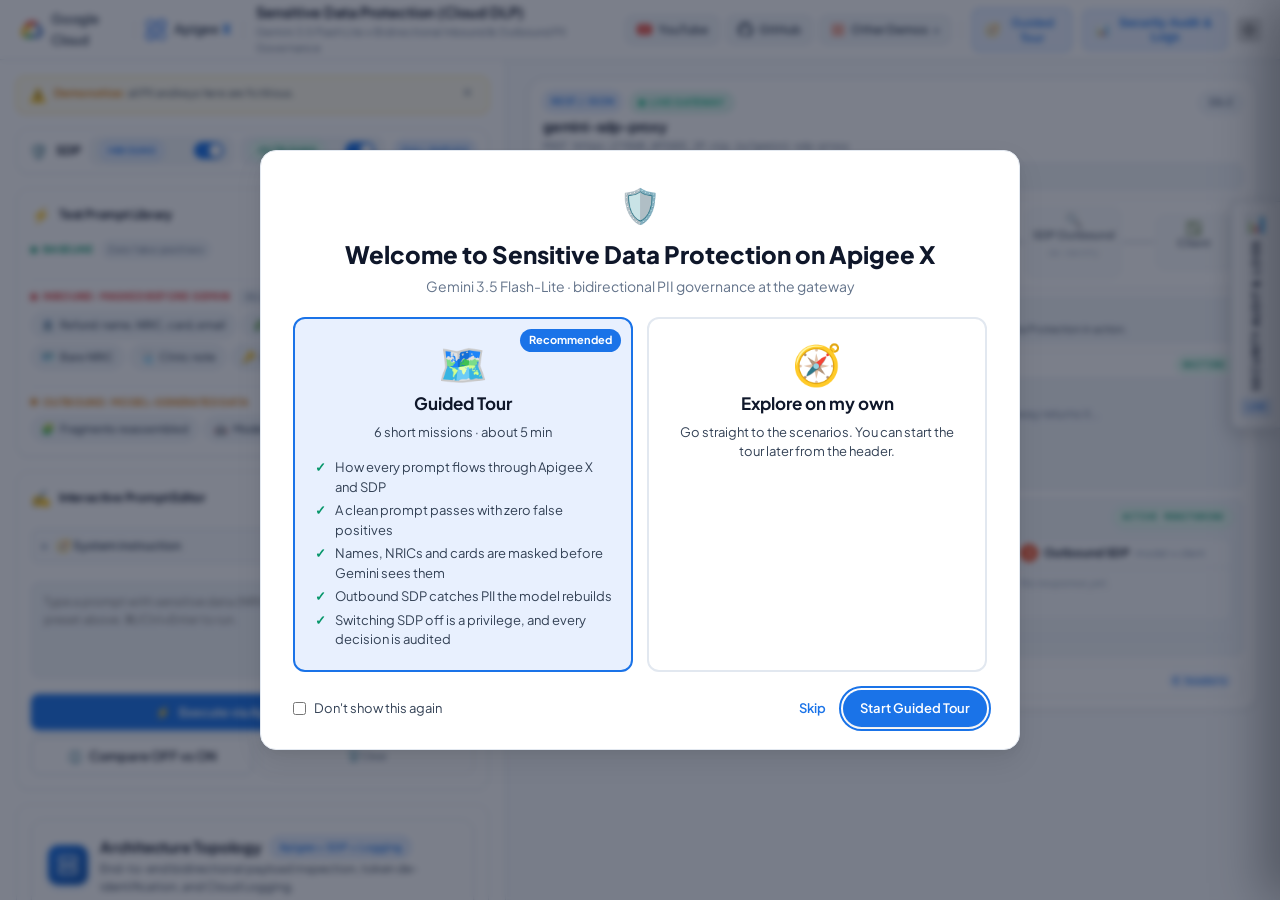
==== commit ff3f4a16: "feat(web-ui): add YouTube, GitHub and demo-hub header links; remove log pill and left Audit Logs but" ====
--- a/WebUI/static/index.html
+++ b/WebUI/static/index.html
@@ -65,21 +65,50 @@
             </div>
 
             <div class="header-actions">
+                <nav class="header-links" aria-label="Demo resources">
+                    <a class="header-link header-link-youtube"
+                       href="https://www.youtube.com/watch?v=LCxFRA9sKw0"
+                       target="_blank" rel="noopener noreferrer"
+                       title="Watch the demo video on YouTube">
+                        <svg class="header-link-icon yt-icon" viewBox="0 0 24 24" width="15" height="15" aria-hidden="true">
+                            <path fill="currentColor" d="M23.5 6.2a3 3 0 0 0-2.1-2.1C19.5 3.5 12 3.5 12 3.5s-7.5 0-9.4.6A3 3 0 0 0 .5 6.2 31.4 31.4 0 0 0 0 12a31.4 31.4 0 0 0 .5 5.8 3 3 0 0 0 2.1 2.1c1.9.6 9.4.6 9.4.6s7.5 0 9.4-.6a3 3 0 0 0 2.1-2.1A31.4 31.4 0 0 0 24 12a31.4 31.4 0 0 0-.5-5.8zM9.6 15.6V8.4l6.3 3.6-6.3 3.6z"/>
+                        </svg>
+                        <span class="header-link-label">YouTube</span>
+                    </a>
+
+                    <a class="header-link header-link-github"
+                       href="https://github.com/welylau/apigee-sdp-demo"
+                       target="_blank" rel="noopener noreferrer"
+                       title="View source code on GitHub (welylau/apigee-sdp-demo)">
+                        <svg class="header-link-icon gh-icon" viewBox="0 0 24 24" width="15" height="15" aria-hidden="true">
+                            <path fill="currentColor" d="M12 .5a12 12 0 0 0-3.8 23.4c.6.1.8-.3.8-.6v-2.1c-3.3.7-4-1.6-4-1.6-.5-1.4-1.3-1.8-1.3-1.8-1.1-.7.1-.7.1-.7 1.2.1 1.8 1.2 1.8 1.2 1.1 1.8 2.8 1.3 3.5 1 .1-.8.4-1.3.8-1.6-2.7-.3-5.5-1.3-5.5-5.9 0-1.3.5-2.4 1.2-3.2-.1-.3-.5-1.5.1-3.2 0 0 1-.3 3.3 1.2a11.5 11.5 0 0 1 6 0c2.3-1.5 3.3-1.2 3.3-1.2.6 1.7.2 2.9.1 3.2.8.8 1.2 1.9 1.2 3.2 0 4.6-2.8 5.6-5.5 5.9.4.4.8 1.1.8 2.2v3.3c0 .3.2.7.8.6A12 12 0 0 0 12 .5z"/>
+                        </svg>
+                        <span class="header-link-label">GitHub</span>
+                    </a>
+
+                    <a class="header-link header-link-demos"
+                       href="https://ai.YOUR_DOMAIN/"
+                       target="_blank" rel="noopener noreferrer"
+                       title="Checkout other Apigee AI Gateway demos at ai.YOUR_DOMAIN">
+                        <svg class="header-link-icon demos-icon" viewBox="0 0 24 24" width="14" height="14" fill="none" stroke="currentColor" stroke-width="2" stroke-linecap="round" stroke-linejoin="round" aria-hidden="true">
+                            <rect x="3" y="3" width="7" height="7" rx="1.5"></rect>
+                            <rect x="14" y="3" width="7" height="7" rx="1.5"></rect>
+                            <rect x="3" y="14" width="7" height="7" rx="1.5"></rect>
+                            <rect x="14" y="14" width="7" height="7" rx="1.5"></rect>
+                        </svg>
+                        <span class="header-link-label">Other Demos</span>
+                        <span class="header-link-ext" aria-hidden="true">↗</span>
+                    </a>
+                </nav>
+
+                <div class="brand-divider header-links-divider" aria-hidden="true"></div>
+
                 <!-- TOUR:BEGIN -->
                 <button type="button" class="header-tour-btn" id="headerTourBtn" title="Open the interactive Guided Tour">
                     <span aria-hidden="true">🧭</span>
                     <span>Guided Tour</span>
                 </button>
                 <!-- TOUR:END -->
-
-                <!-- Gateway badge: Cloud Logging destination -->
-                <div class="arch-tags">
-                    <div class="arch-pill" title="Cloud Logging Log Destination">
-                        <span class="pill-dot blue-dot"></span>
-                        <span class="pill-label">Cloud Logging:</span>
-                        <span class="pill-value" id="headerLogId">apigee-sdp-logs</span>
-                    </div>
-                </div>
 
                 <!-- Admin Analytics Button -->
                 <button type="button" class="admin-nav-btn" id="btnOpenAdmin" title="Open Cloud Logging Audit Trail &amp; Analytics">
@@ -309,9 +338,6 @@
                             </button>
                             <button class="btn-util" id="clearBtn" title="Clear prompt">
                                 <span class="util-icon">🗑️</span> Clear
-                            </button>
-                            <button class="btn-util" id="btnOpenAdminFromLeft" title="View Cloud Logging audit trail">
-                                <span class="util-icon">📊</span> Audit Logs
                             </button>
                         </div>
                     </div>
--- a/WebUI/static/demo-v2.css
+++ b/WebUI/static/demo-v2.css
@@ -301,3 +301,80 @@
 #resultCard .xray-grid { gap: 8px; margin-top: 4px; }
 #resultCard .xray-head { padding: 5px 8px; font-size: 11.5px; }
 #resultCard .xray-body { padding: 7px 8px; font-size: 11px; line-height: 1.5; max-height: 300px; }
+
+/* ---------- Header external resource links (YouTube, GitHub, Other Demos) ---------- */
+.header-links {
+  display: inline-flex;
+  align-items: center;
+  gap: 6px;
+}
+
+.header-link {
+  display: inline-flex;
+  align-items: center;
+  gap: 6px;
+  height: 30px;
+  padding: 0 11px;
+  font: 600 12px/1 var(--font-sans);
+  color: var(--text-secondary);
+  background: var(--bg-tertiary);
+  border: 1px solid var(--border-subtle);
+  border-radius: var(--radius-sm);
+  text-decoration: none;
+  white-space: nowrap;
+  transition: color 0.15s ease, background 0.15s ease, border-color 0.15s ease;
+}
+
+.header-link:hover {
+  color: var(--text-main);
+  background: var(--bg-card-hover);
+  border-color: var(--border-accent);
+}
+
+.header-link:focus-visible {
+  outline: 2px solid var(--border-focus);
+  outline-offset: 2px;
+}
+
+.header-link-icon {
+  flex-shrink: 0;
+  display: block;
+}
+
+.header-link-youtube .yt-icon {
+  color: var(--google-red);
+}
+.header-link-youtube:hover {
+  color: var(--danger);
+  background: var(--danger-bg);
+  border-color: var(--danger-border);
+}
+
+.header-link-demos .demos-icon {
+  color: var(--apigee-orange);
+}
+.header-link-demos:hover {
+  color: var(--apigee-orange);
+  background: var(--apigee-subtle);
+  border-color: var(--apigee-border);
+}
+
+.header-link-ext {
+  font-size: 11px;
+  color: var(--text-muted);
+  margin-left: -2px;
+}
+.header-link-demos:hover .header-link-ext {
+  color: var(--apigee-orange);
+}
+
+@media (max-width: 1180px) {
+  .header-link {
+    padding: 6px 8px;
+  }
+  .header-link-label,
+  .header-link-ext {
+    display: none;
+  }
+}
+
